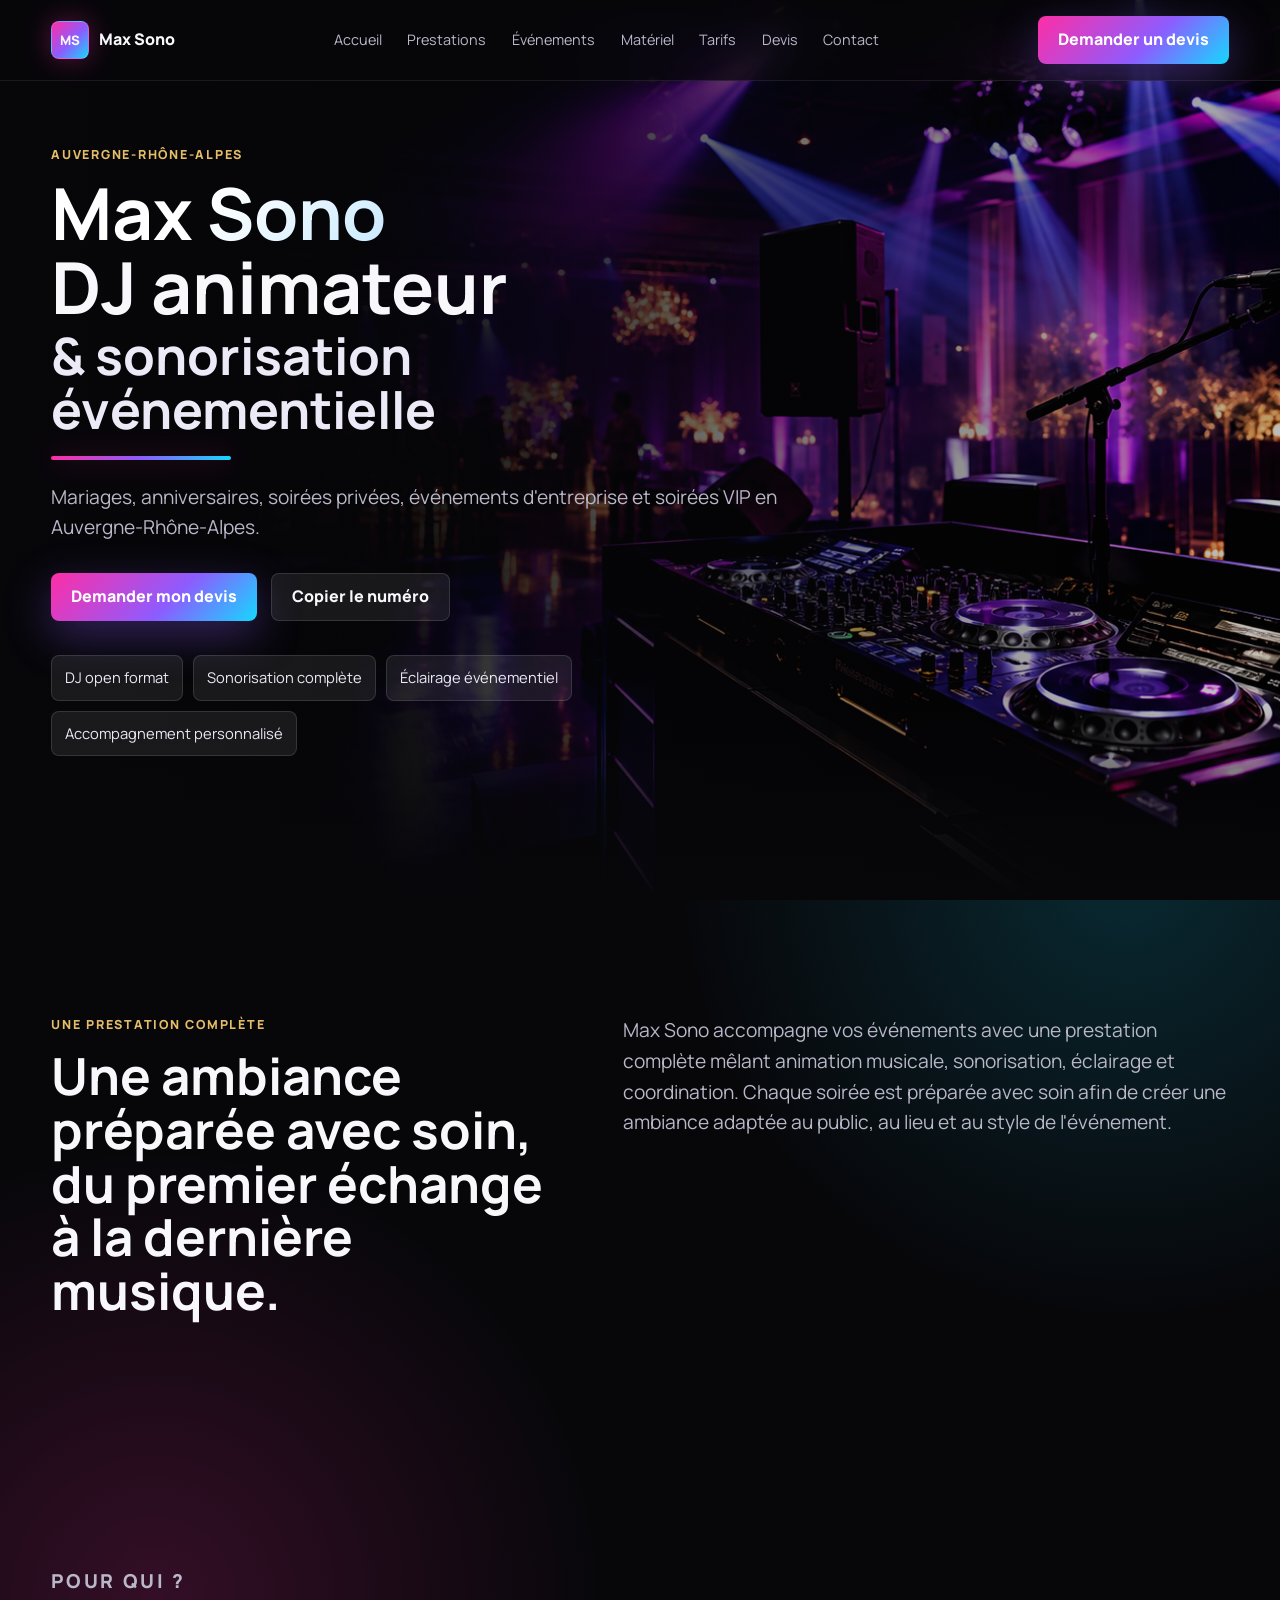
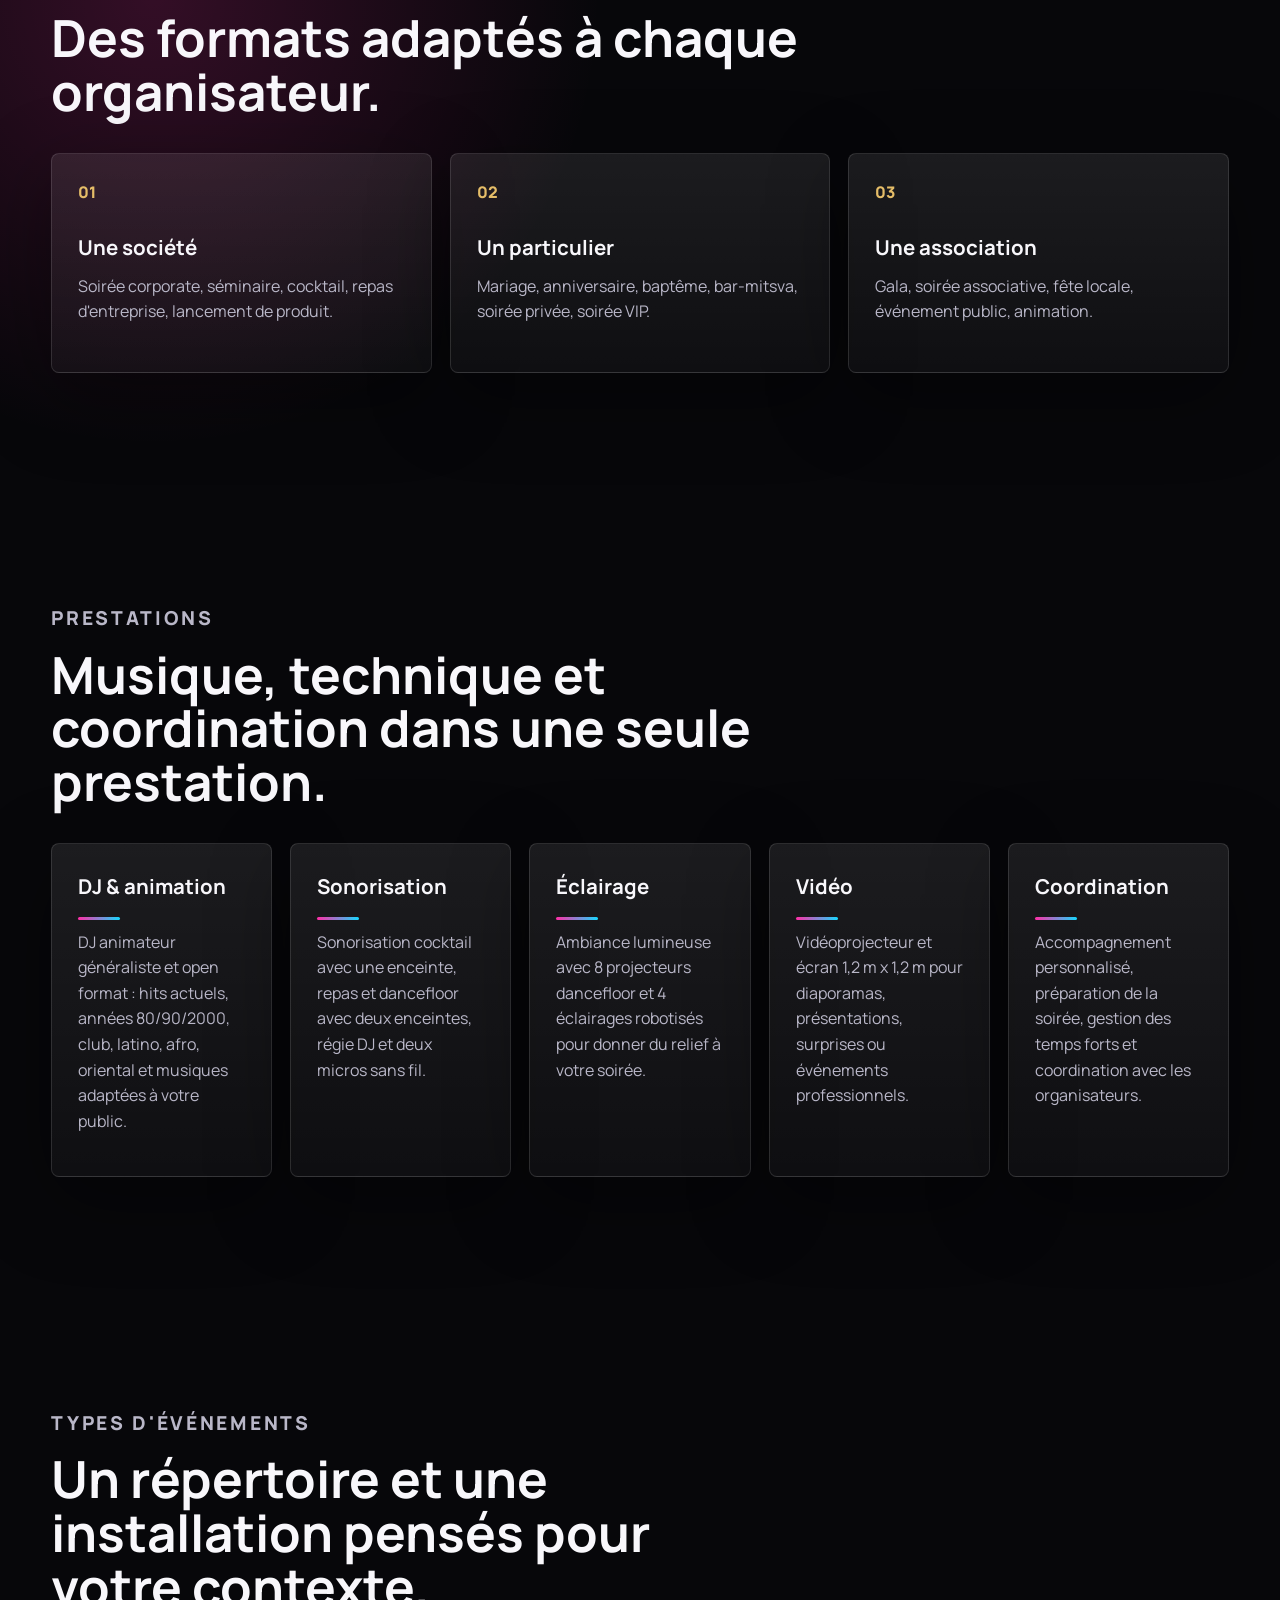
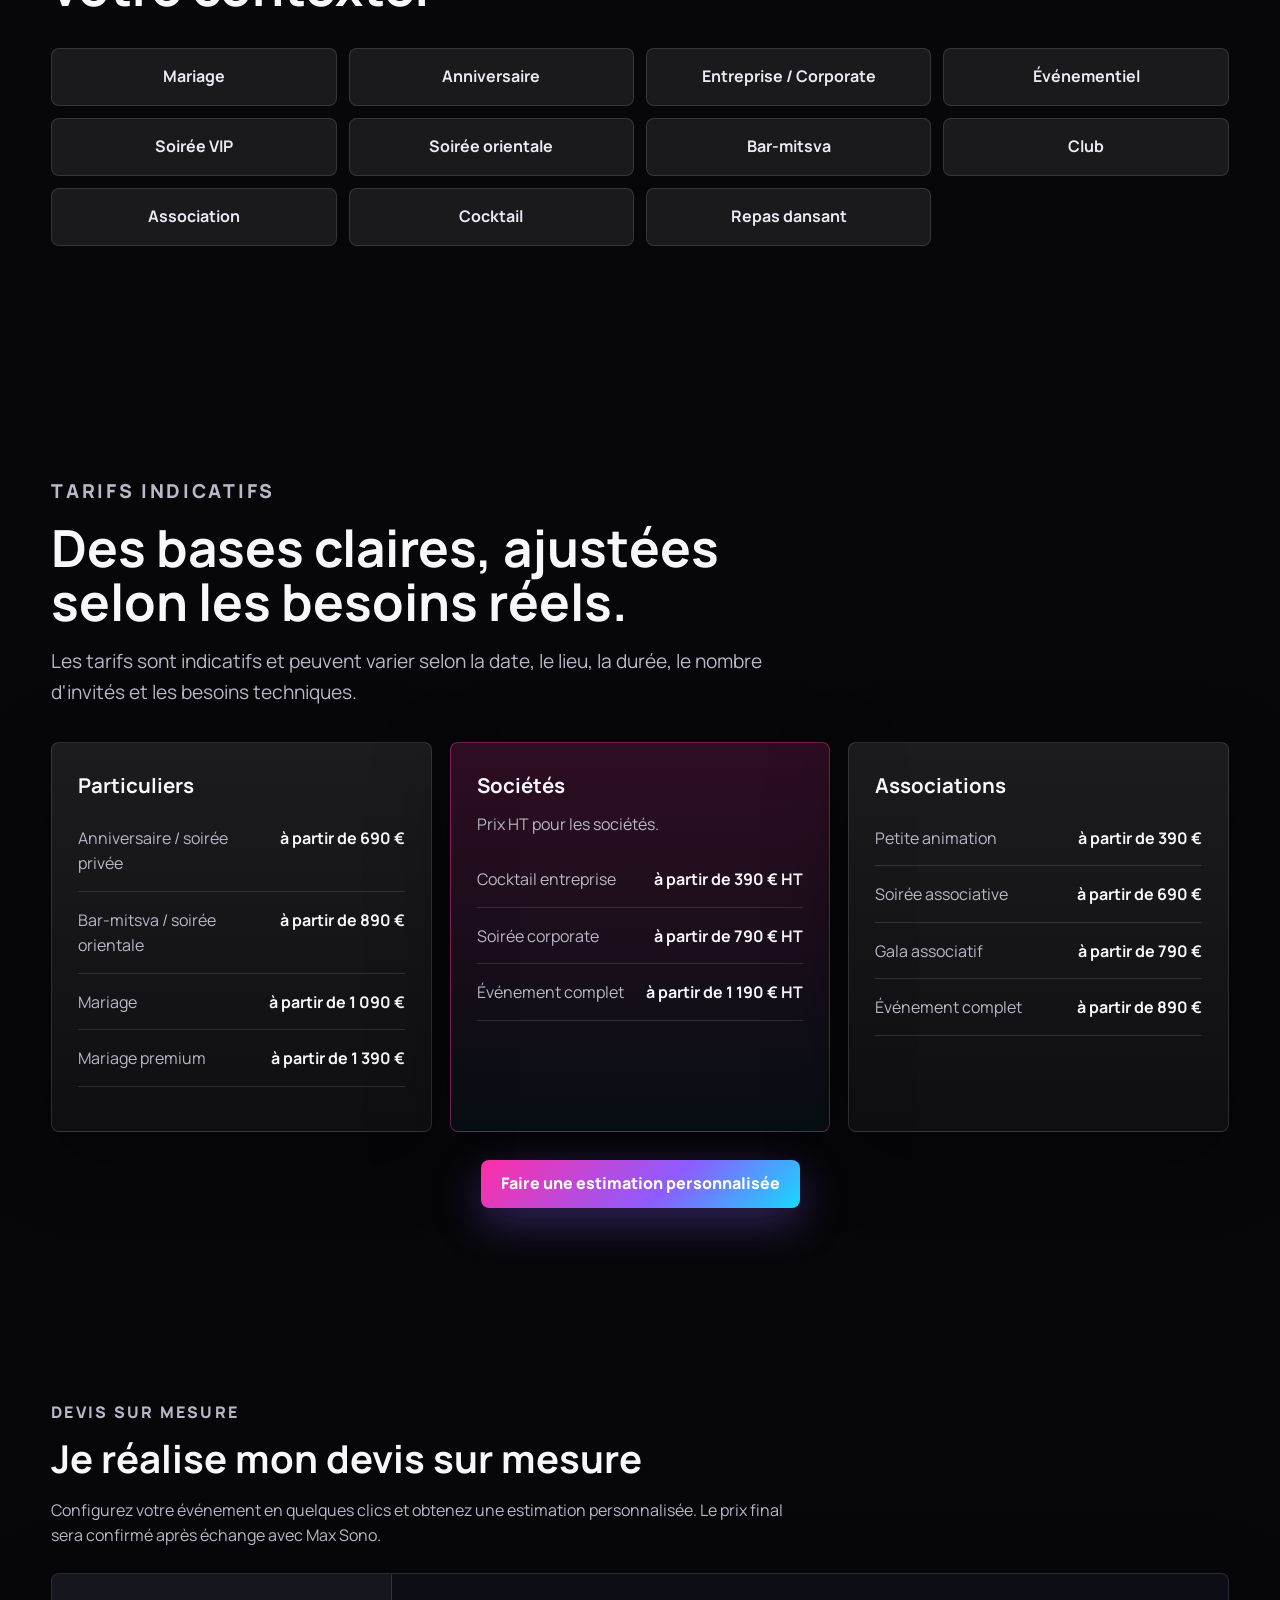
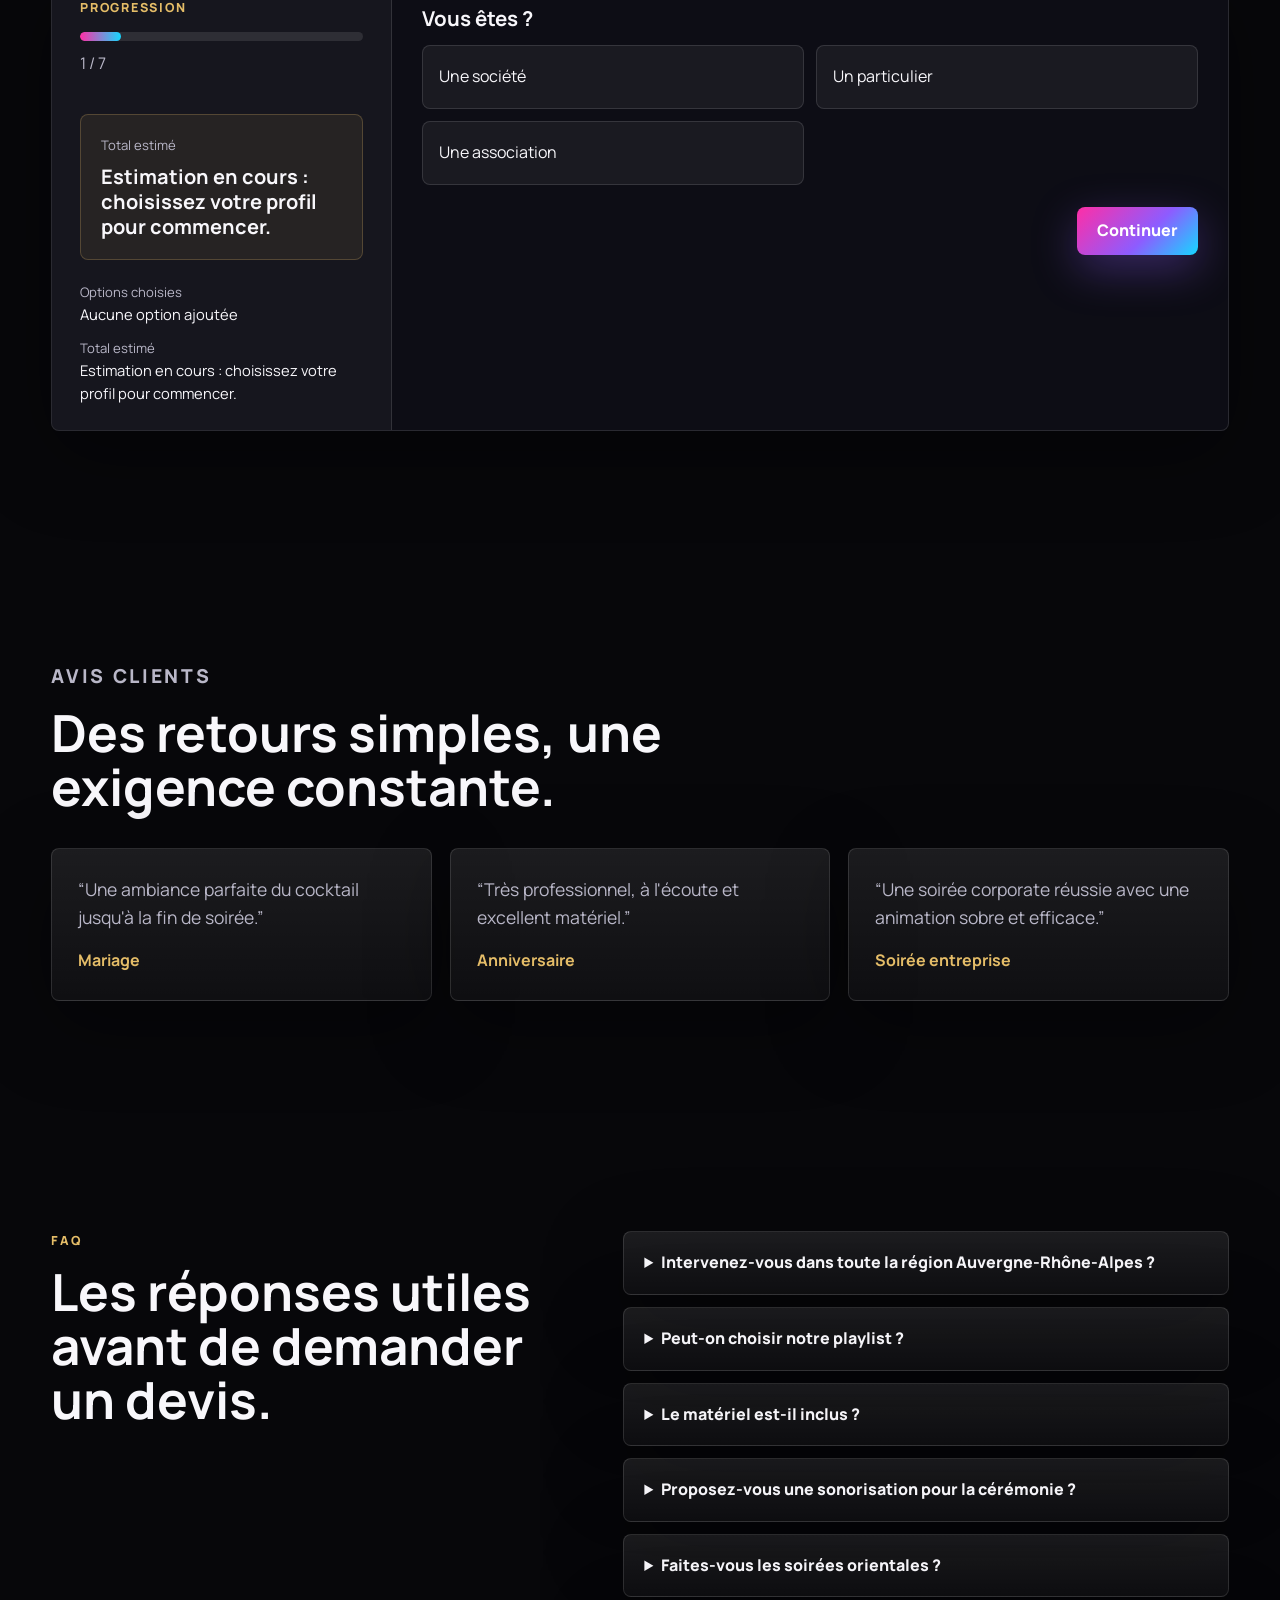
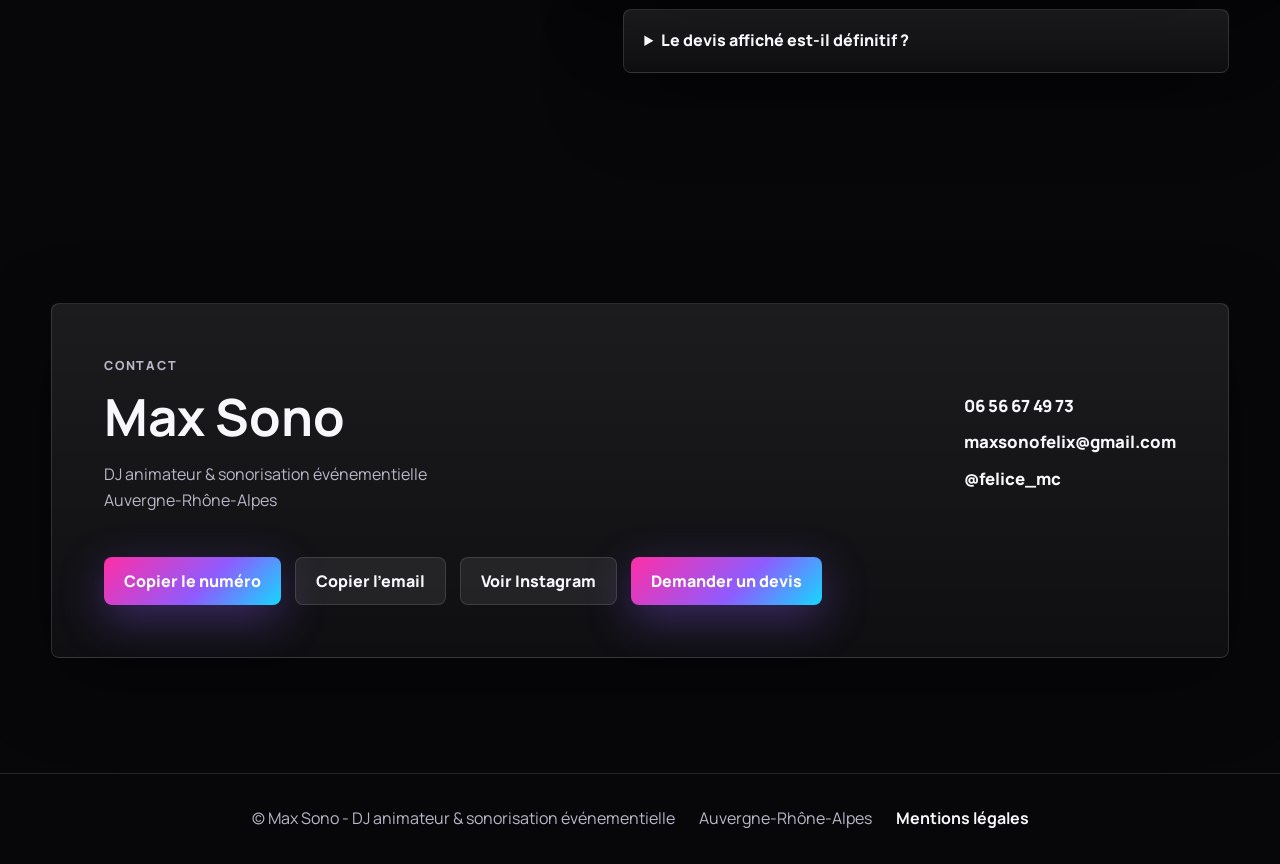
==== index.html @ a233702c "Create Max Sono showcase website" ====
<!DOCTYPE html>
<html lang="fr">
<head>
  <meta charset="UTF-8">
  <meta name="viewport" content="width=device-width, initial-scale=1.0">
  <meta name="description" content="Max Sono, DJ animateur, sonorisation, éclairage et accompagnement événementiel en Auvergne-Rhône-Alpes.">
  <title>Max Sono | DJ animateur & sonorisation événementielle</title>
  <link rel="preconnect" href="https://fonts.googleapis.com">
  <link rel="preconnect" href="https://fonts.gstatic.com" crossorigin>
  <link href="https://fonts.googleapis.com/css2?family=Manrope:wght@400;500;600;700;800&display=swap" rel="stylesheet">
  <link rel="stylesheet" href="style.css">
</head>
<body>
  <header class="site-header" id="top">
    <a class="brand" href="#accueil" aria-label="Max Sono accueil">
      <span class="brand-mark">MS</span>
      <span>Max Sono</span>
    </a>
    <button class="menu-toggle" type="button" aria-label="Ouvrir le menu" aria-expanded="false">
      <span></span>
      <span></span>
      <span></span>
    </button>
    <nav class="main-nav" aria-label="Navigation principale">
      <a href="#accueil">Accueil</a>
      <a href="#prestations">Prestations</a>
      <a href="#evenements">Événements</a>
      <a href="#materiel">Matériel</a>
      <a href="#tarifs">Tarifs</a>
      <a href="#devis">Devis</a>
      <a href="#contact">Contact</a>
    </nav>
    <a class="header-cta" href="#devis">Demander un devis</a>
  </header>

  <main>
    <section class="hero section" id="accueil">
      <img class="hero-media" src="assets/hero-dj.png" alt="Scène DJ premium avec sonorisation et éclairages événementiels">
      <div class="hero-overlay"></div>
      <div class="hero-content">
        <p class="eyebrow">Auvergne-Rhône-Alpes</p>
        <h1 class="hero-title">
          <span>Max Sono</span>
          <span>DJ animateur</span>
          <span>& sonorisation événementielle</span>
        </h1>
        <p class="hero-lead">Mariages, anniversaires, soirées privées, événements d'entreprise et soirées VIP en Auvergne-Rhône-Alpes.</p>
        <div class="hero-actions">
          <a class="btn btn-primary" href="#devis">Demander mon devis</a>
          <button class="btn btn-secondary copy-link" type="button" data-copy="06 56 67 49 73" data-copy-label="Téléphone copié">Copier le numéro</button>
        </div>
        <div class="quick-facts" aria-label="Informations rapides">
          <span>DJ open format</span>
          <span>Sonorisation complète</span>
          <span>Éclairage événementiel</span>
          <span>Accompagnement personnalisé</span>
        </div>
      </div>
    </section>

    <section class="section intro" id="presentation">
      <div class="section-inner split">
        <div>
          <p class="eyebrow">Une prestation complète</p>
          <h2>Une ambiance préparée avec soin, du premier échange à la dernière musique.</h2>
        </div>
        <p class="large-text">Max Sono accompagne vos événements avec une prestation complète mêlant animation musicale, sonorisation, éclairage et coordination. Chaque soirée est préparée avec soin afin de créer une ambiance adaptée au public, au lieu et au style de l'événement.</p>
      </div>
    </section>

    <section class="section audience" id="pour-qui">
      <div class="section-inner">
        <div class="section-heading">
          <p class="eyebrow">Pour qui ?</p>
          <h2>Des formats adaptés à chaque organisateur.</h2>
        </div>
        <div class="card-grid three">
          <article class="card">
            <span class="card-icon">01</span>
            <h3>Une société</h3>
            <p>Soirée corporate, séminaire, cocktail, repas d'entreprise, lancement de produit.</p>
          </article>
          <article class="card">
            <span class="card-icon">02</span>
            <h3>Un particulier</h3>
            <p>Mariage, anniversaire, baptême, bar-mitsva, soirée privée, soirée VIP.</p>
          </article>
          <article class="card">
            <span class="card-icon">03</span>
            <h3>Une association</h3>
            <p>Gala, soirée associative, fête locale, événement public, animation.</p>
          </article>
        </div>
      </div>
    </section>

    <section class="section services" id="prestations">
      <div class="section-inner">
        <div class="section-heading">
          <p class="eyebrow">Prestations</p>
          <h2>Musique, technique et coordination dans une seule prestation.</h2>
        </div>
        <div class="card-grid services-grid">
          <article class="card service-card">
            <h3>DJ & animation</h3>
            <p>DJ animateur généraliste et open format : hits actuels, années 80/90/2000, club, latino, afro, oriental et musiques adaptées à votre public.</p>
          </article>
          <article class="card service-card">
            <h3>Sonorisation</h3>
            <p>Sonorisation cocktail avec une enceinte, repas et dancefloor avec deux enceintes, régie DJ et deux micros sans fil.</p>
          </article>
          <article class="card service-card" id="materiel">
            <h3>Éclairage</h3>
            <p>Ambiance lumineuse avec 8 projecteurs dancefloor et 4 éclairages robotisés pour donner du relief à votre soirée.</p>
          </article>
          <article class="card service-card">
            <h3>Vidéo</h3>
            <p>Vidéoprojecteur et écran 1,2 m x 1,2 m pour diaporamas, présentations, surprises ou événements professionnels.</p>
          </article>
          <article class="card service-card">
            <h3>Coordination</h3>
            <p>Accompagnement personnalisé, préparation de la soirée, gestion des temps forts et coordination avec les organisateurs.</p>
          </article>
        </div>
      </div>
    </section>

    <section class="section events" id="evenements">
      <div class="section-inner">
        <div class="section-heading compact">
          <p class="eyebrow">Types d'événements</p>
          <h2>Un répertoire et une installation pensés pour votre contexte.</h2>
        </div>
        <div class="tag-grid">
          <span>Mariage</span>
          <span>Anniversaire</span>
          <span>Entreprise / Corporate</span>
          <span>Événementiel</span>
          <span>Soirée VIP</span>
          <span>Soirée orientale</span>
          <span>Bar-mitsva</span>
          <span>Club</span>
          <span>Association</span>
          <span>Cocktail</span>
          <span>Repas dansant</span>
        </div>
      </div>
    </section>

    <section class="section pricing" id="tarifs">
      <div class="section-inner">
        <div class="section-heading">
          <p class="eyebrow">Tarifs indicatifs</p>
          <h2>Des bases claires, ajustées selon les besoins réels.</h2>
          <p>Les tarifs sont indicatifs et peuvent varier selon la date, le lieu, la durée, le nombre d'invités et les besoins techniques.</p>
        </div>
        <div class="pricing-grid">
          <article class="price-card">
            <h3>Particuliers</h3>
            <ul>
              <li><span>Anniversaire / soirée privée</span><strong>à partir de 690 €</strong></li>
              <li><span>Bar-mitsva / soirée orientale</span><strong>à partir de 890 €</strong></li>
              <li><span>Mariage</span><strong>à partir de 1 090 €</strong></li>
              <li><span>Mariage premium</span><strong>à partir de 1 390 €</strong></li>
            </ul>
          </article>
          <article class="price-card highlighted">
            <h3>Sociétés</h3>
            <p>Prix HT pour les sociétés.</p>
            <ul>
              <li><span>Cocktail entreprise</span><strong>à partir de 390 € HT</strong></li>
              <li><span>Soirée corporate</span><strong>à partir de 790 € HT</strong></li>
              <li><span>Événement complet</span><strong>à partir de 1 190 € HT</strong></li>
            </ul>
          </article>
          <article class="price-card">
            <h3>Associations</h3>
            <ul>
              <li><span>Petite animation</span><strong>à partir de 390 €</strong></li>
              <li><span>Soirée associative</span><strong>à partir de 690 €</strong></li>
              <li><span>Gala associatif</span><strong>à partir de 790 €</strong></li>
              <li><span>Événement complet</span><strong>à partir de 890 €</strong></li>
            </ul>
          </article>
        </div>
        <div class="centered">
          <a class="btn btn-primary" href="#devis">Faire une estimation personnalisée</a>
        </div>
      </div>
    </section>

    <section class="section configurator-section" id="devis">
      <div class="section-inner">
        <div class="section-heading">
          <p class="eyebrow">Devis sur mesure</p>
          <h2>Je réalise mon devis sur mesure</h2>
          <p>Configurez votre événement en quelques clics et obtenez une estimation personnalisée. Le prix final sera confirmé après échange avec Max Sono.</p>
        </div>

        <form class="quote-form" name="devis-max-sono" method="POST" data-netlify="true" netlify-honeypot="bot-field" action="/merci.html">
          <input type="hidden" name="form-name" value="devis-max-sono">
          <p class="hidden-field"><label>Ne pas remplir : <input name="bot-field"></label></p>
          <input type="hidden" name="profil_client" id="field-profile">
          <input type="hidden" name="type_evenement" id="field-event">
          <input type="hidden" name="nombre_invites" id="field-guests">
          <input type="hidden" name="duree" id="field-duration">
          <input type="hidden" name="options_choisies" id="field-options">
          <input type="hidden" name="distance" id="field-distance">
          <input type="hidden" name="total_estime" id="field-total">
          <input type="hidden" name="recapitulatif" id="field-summary">

          <div class="configurator">
            <aside class="estimate-panel" aria-live="polite">
              <div>
                <p class="eyebrow">Progression</p>
                <div class="progress-track" aria-hidden="true"><span id="progress-bar"></span></div>
                <p class="step-count"><span id="step-current">1</span> / 7</p>
              </div>
              <div class="total-box">
                <span>Total estimé</span>
                <strong id="estimate-text">Estimation en cours : choisissez votre profil pour commencer.</strong>
              </div>
              <div class="summary-box" id="live-summary"></div>
            </aside>

            <div class="steps">
              <div class="step active" data-step="1">
                <h3>Vous êtes ?</h3>
                <div class="choice-grid">
                  <button class="choice" type="button" data-field="profile" data-value="Une société">Une société</button>
                  <button class="choice" type="button" data-field="profile" data-value="Un particulier">Un particulier</button>
                  <button class="choice" type="button" data-field="profile" data-value="Une association">Une association</button>
                </div>
              </div>

              <div class="step" data-step="2">
                <h3>Type d'événement</h3>
                <div class="choice-grid" id="event-options"></div>
              </div>

              <div class="step" data-step="3">
                <h3>Nombre d'invités</h3>
                <div class="choice-grid">
                  <button class="choice" type="button" data-field="guests" data-value="Moins de 50 personnes" data-price="0">Moins de 50 personnes <span>+0 €</span></button>
                  <button class="choice" type="button" data-field="guests" data-value="50 à 100 personnes" data-price="0">50 à 100 personnes <span>+0 €</span></button>
                  <button class="choice" type="button" data-field="guests" data-value="100 à 150 personnes" data-price="100">100 à 150 personnes <span>+100 €</span></button>
                  <button class="choice" type="button" data-field="guests" data-value="150 à 250 personnes" data-price="200">150 à 250 personnes <span>+200 €</span></button>
                  <button class="choice" type="button" data-field="guests" data-value="Plus de 250 personnes" data-price="quote">Plus de 250 personnes <span>sur devis</span></button>
                </div>
              </div>

              <div class="step" data-step="4">
                <h3>Durée</h3>
                <div class="choice-grid">
                  <button class="choice" type="button" data-field="duration" data-value="Jusqu'à 4h" data-price="0">Jusqu'à 4h <span>+0 €</span></button>
                  <button class="choice" type="button" data-field="duration" data-value="Jusqu'à 6h" data-price="150">Jusqu'à 6h <span>+150 €</span></button>
                  <button class="choice" type="button" data-field="duration" data-value="Jusqu'à 8h" data-price="300">Jusqu'à 8h <span>+300 €</span></button>
                  <button class="choice" type="button" data-field="duration" data-value="Heure supplémentaire" data-price="extra">Heure supplémentaire <span>+80 € / heure</span></button>
                </div>
                <label class="extra-hours" id="extra-hours-wrap">
                  Nombre d'heures supplémentaires
                  <input type="number" id="extra-hours" name="heures_supplementaires" min="1" max="12" value="1">
                </label>
              </div>

              <div class="step" data-step="5">
                <h3>Options</h3>
                <div class="choice-grid">
                  <button class="choice multi" type="button" data-field="options" data-value="DJ + animation micro" data-price="0">DJ + animation micro <span>inclus</span></button>
                  <button class="choice multi" type="button" data-field="options" data-value="Sonorisation cocktail avec 1 enceinte" data-price="100">Sonorisation cocktail avec 1 enceinte <span>+100 €</span></button>
                  <button class="choice multi" type="button" data-field="options" data-value="Sonorisation repas + dancefloor" data-price="0">Sonorisation repas + dancefloor <span>inclus</span></button>
                  <button class="choice multi" type="button" data-field="options" data-value="2 micros sans fil" data-price="0">2 micros sans fil <span>inclus</span></button>
                  <button class="choice multi" type="button" data-field="options" data-value="Éclairage dancefloor 8 projecteurs" data-price="0">Éclairage dancefloor 8 projecteurs <span>inclus</span></button>
                  <button class="choice multi" type="button" data-field="options" data-value="4 éclairages robotisés" data-price="150">4 éclairages robotisés <span>+150 €</span></button>
                  <button class="choice multi" type="button" data-field="options" data-value="Vidéoprojecteur + écran" data-price="120">Vidéoprojecteur + écran <span>+120 €</span></button>
                  <button class="choice multi" type="button" data-field="options" data-value="Cérémonie laïque sonorisée" data-price="150">Cérémonie laïque sonorisée <span>+150 €</span></button>
                  <button class="choice multi" type="button" data-field="options" data-value="Coordination / accompagnement personnalisé" data-price="0">Coordination / accompagnement personnalisé <span>inclus</span></button>
                  <button class="choice multi" type="button" data-field="options" data-value="Éclairage renforcé" data-price="150">Éclairage renforcé <span>+150 €</span></button>
                </div>
              </div>

              <div class="step" data-step="6">
                <h3>Lieu et date</h3>
                <div class="form-grid">
                  <label>Ville de l'événement <input type="text" name="ville" id="city" autocomplete="address-level2"></label>
                  <label>Code postal <input type="text" name="code_postal" id="postal" inputmode="numeric" autocomplete="postal-code"></label>
                  <label>Date de l'événement <input type="date" name="date_evenement" id="event-date"></label>
                  <label>Lieu intérieur ou extérieur
                    <select name="type_lieu" id="venue-type">
                      <option value="">Sélectionner</option>
                      <option>Intérieur</option>
                      <option>Extérieur</option>
                      <option>Intérieur et extérieur</option>
                    </select>
                  </label>
                </div>
                <h4>Déplacement</h4>
                <div class="choice-grid">
                  <button class="choice" type="button" data-field="distance" data-value="Moins de 30 km" data-price="0">Moins de 30 km <span>inclus</span></button>
                  <button class="choice" type="button" data-field="distance" data-value="30 à 60 km" data-price="50">30 à 60 km <span>+50 €</span></button>
                  <button class="choice" type="button" data-field="distance" data-value="60 à 100 km" data-price="100">60 à 100 km <span>+100 €</span></button>
                  <button class="choice" type="button" data-field="distance" data-value="Plus de 100 km" data-price="quote">Plus de 100 km <span>sur devis</span></button>
                </div>
              </div>

              <div class="step" data-step="7">
                <h3>Coordonnées</h3>
                <div class="form-grid">
                  <label>Nom <input type="text" name="nom" id="last-name" required autocomplete="family-name"></label>
                  <label>Prénom <input type="text" name="prenom" id="first-name" required autocomplete="given-name"></label>
                  <label>Téléphone <input type="tel" name="telephone" id="phone" required autocomplete="tel"></label>
                  <label>Email <input type="email" name="email" id="email" required autocomplete="email"></label>
                  <label class="full">Message complémentaire <textarea name="message" id="message" rows="5" required></textarea></label>
                </div>
                <div class="final-summary" id="final-summary"></div>
                <button class="btn btn-primary submit-btn" type="submit">Envoyer ma demande de devis</button>
              </div>

              <div class="step-actions">
                <button class="btn btn-ghost" type="button" id="prev-step">Retour</button>
                <button class="btn btn-primary" type="button" id="next-step">Continuer</button>
              </div>
              <p class="form-alert" id="form-alert" role="alert"></p>
            </div>
          </div>
        </form>
      </div>
    </section>

    <section class="section reviews">
      <div class="section-inner">
        <div class="section-heading compact">
          <p class="eyebrow">Avis clients</p>
          <h2>Des retours simples, une exigence constante.</h2>
        </div>
        <div class="card-grid three">
          <article class="review-card"><p>“Une ambiance parfaite du cocktail jusqu'à la fin de soirée.”</p><strong>Mariage</strong></article>
          <article class="review-card"><p>“Très professionnel, à l'écoute et excellent matériel.”</p><strong>Anniversaire</strong></article>
          <article class="review-card"><p>“Une soirée corporate réussie avec une animation sobre et efficace.”</p><strong>Soirée entreprise</strong></article>
        </div>
      </div>
    </section>

    <section class="section faq">
      <div class="section-inner split">
        <div>
          <p class="eyebrow">FAQ</p>
          <h2>Les réponses utiles avant de demander un devis.</h2>
        </div>
        <div class="faq-list">
          <details><summary>Intervenez-vous dans toute la région Auvergne-Rhône-Alpes ?</summary><p>Oui, Max Sono se déplace dans la région. Les frais peuvent varier selon la distance et les contraintes du lieu.</p></details>
          <details><summary>Peut-on choisir notre playlist ?</summary><p>Oui, vos envies musicales sont préparées en amont pour construire une ambiance cohérente avec votre public.</p></details>
          <details><summary>Le matériel est-il inclus ?</summary><p>La sonorisation principale, la régie DJ, les micros et plusieurs éclairages sont inclus selon la formule retenue.</p></details>
          <details><summary>Proposez-vous une sonorisation pour la cérémonie ?</summary><p>Oui, une cérémonie laïque sonorisée peut être ajoutée au devis selon le lieu et l'organisation.</p></details>
          <details><summary>Faites-vous les soirées orientales ?</summary><p>Oui, Max Sono peut adapter la programmation pour une soirée orientale, familiale, festive ou VIP.</p></details>
          <details><summary>Le devis affiché est-il définitif ?</summary><p>Non, l'estimation sert de base. Le prix final est confirmé après échange et validation des besoins techniques.</p></details>
        </div>
      </div>
    </section>

    <section class="section contact" id="contact">
      <div class="section-inner contact-panel">
        <div>
          <p class="eyebrow">Contact</p>
          <h2>Max Sono</h2>
          <p>DJ animateur & sonorisation événementielle<br>Auvergne-Rhône-Alpes</p>
        </div>
        <div class="contact-details">
          <button class="text-copy copy-link" type="button" data-copy="06 56 67 49 73" data-copy-label="Téléphone copié">06 56 67 49 73</button>
          <button class="text-copy copy-link" type="button" data-copy="maxsonofelix@gmail.com" data-copy-label="Email copié">maxsonofelix@gmail.com</button>
          <a href="https://www.instagram.com/felice_mc/" target="_blank" rel="noopener">@felice_mc</a>
        </div>
        <div class="contact-actions">
          <button class="btn btn-primary copy-link" type="button" data-copy="06 56 67 49 73" data-copy-label="Téléphone copié">Copier le numéro</button>
          <button class="btn btn-secondary copy-link" type="button" data-copy="maxsonofelix@gmail.com" data-copy-label="Email copié">Copier l'email</button>
          <a class="btn btn-secondary" href="https://www.instagram.com/felice_mc/" target="_blank" rel="noopener">Voir Instagram</a>
          <a class="btn btn-primary" href="#devis">Demander un devis</a>
        </div>
      </div>
    </section>
  </main>

  <a class="mobile-quote" href="#devis">Devis</a>
  <div class="copy-toast" id="copy-toast" role="status" aria-live="polite"></div>

  <footer class="site-footer">
    <p>© Max Sono - DJ animateur & sonorisation événementielle</p>
    <p>Auvergne-Rhône-Alpes</p>
    <p><a href="mentions-legales.html">Mentions légales</a></p>
  </footer>

  <script src="script.js"></script>
</body>
</html>
---- style.css ----
:root {
  --bg: #07070a;
  --bg-soft: #101017;
  --panel: rgba(18, 18, 27, 0.82);
  --panel-solid: #15151f;
  --text: #f8f7fb;
  --muted: #b9b7c8;
  --line: rgba(255, 255, 255, 0.12);
  --magenta: #ff2ea6;
  --violet: #8d5cff;
  --blue: #15d8ff;
  --gold: #e5bd68;
  --shadow: 0 24px 80px rgba(0, 0, 0, 0.38);
}

* {
  box-sizing: border-box;
}

html {
  scroll-behavior: smooth;
}

body {
  margin: 0;
  background:
    radial-gradient(circle at 12% 22%, rgba(255, 46, 166, 0.18), transparent 28rem),
    radial-gradient(circle at 88% 12%, rgba(21, 216, 255, 0.16), transparent 28rem),
    var(--bg);
  color: var(--text);
  font-family: "Manrope", Arial, sans-serif;
  line-height: 1.6;
  overflow-x: hidden;
}

body.nav-open {
  overflow: hidden;
}

a {
  color: inherit;
  text-decoration: none;
}

img {
  display: block;
  max-width: 100%;
}

button,
input,
select,
textarea {
  font: inherit;
}

.site-header {
  position: fixed;
  top: 0;
  left: 0;
  right: 0;
  z-index: 40;
  display: grid;
  grid-template-columns: auto 1fr auto;
  align-items: center;
  gap: 24px;
  padding: 16px clamp(18px, 4vw, 56px);
  border-bottom: 1px solid rgba(255, 255, 255, 0.08);
  background: rgba(7, 7, 10, 0.72);
  backdrop-filter: blur(18px);
}

.brand,
.header-cta,
.btn,
.mobile-quote {
  font-weight: 800;
}

.brand {
  display: inline-flex;
  align-items: center;
  gap: 10px;
  white-space: nowrap;
}

.brand-mark {
  display: grid;
  place-items: center;
  width: 38px;
  height: 38px;
  border: 1px solid rgba(255, 255, 255, 0.18);
  border-radius: 8px;
  background: linear-gradient(135deg, var(--magenta), var(--violet) 54%, var(--blue));
  box-shadow: 0 0 28px rgba(255, 46, 166, 0.35);
  font-size: 0.82rem;
}

.main-nav {
  display: flex;
  justify-content: center;
  gap: clamp(12px, 2vw, 26px);
  color: var(--muted);
  font-size: 0.9rem;
}

.main-nav a {
  transition: color 0.2s ease;
}

.main-nav a:hover {
  color: var(--text);
}

.header-cta,
.btn {
  display: inline-flex;
  align-items: center;
  justify-content: center;
  min-height: 48px;
  padding: 0 20px;
  border: 0;
  border-radius: 8px;
  cursor: pointer;
  transition: transform 0.2s ease, box-shadow 0.2s ease, border-color 0.2s ease;
}

.header-cta,
.btn-primary {
  color: white;
  background: linear-gradient(135deg, var(--magenta), var(--violet) 58%, var(--blue));
  box-shadow: 0 14px 44px rgba(141, 92, 255, 0.34);
}

.btn-secondary,
.btn-ghost {
  color: var(--text);
  background: rgba(255, 255, 255, 0.08);
  border: 1px solid var(--line);
}

.btn:hover,
.header-cta:hover {
  transform: translateY(-2px);
}

.menu-toggle {
  display: none;
  width: 44px;
  height: 44px;
  border: 1px solid var(--line);
  border-radius: 8px;
  background: rgba(255, 255, 255, 0.08);
}

.menu-toggle span {
  display: block;
  width: 20px;
  height: 2px;
  margin: 4px auto;
  background: var(--text);
}

.section {
  position: relative;
  padding: clamp(76px, 9vw, 126px) clamp(18px, 4vw, 56px);
}

.section-inner {
  width: min(1180px, 100%);
  margin: 0 auto;
}

.hero {
  display: grid;
  align-items: center;
  min-height: 100svh;
  padding-top: 116px;
  overflow: hidden;
}

.hero-media,
.hero-overlay {
  position: absolute;
  inset: 0;
  width: 100%;
  height: 100%;
}

.hero-media {
  object-fit: cover;
  object-position: center;
  filter: saturate(1.06) contrast(1.08);
}

.hero-overlay {
  background:
    linear-gradient(90deg, rgba(7, 7, 10, 0.95) 0%, rgba(7, 7, 10, 0.68) 42%, rgba(7, 7, 10, 0.22) 100%),
    linear-gradient(0deg, var(--bg) 0%, transparent 22%, rgba(7, 7, 10, 0.16) 100%);
}

.hero-content {
  position: relative;
  z-index: 2;
  width: min(760px, 100%);
}

.eyebrow {
  margin: 0 0 14px;
  color: var(--gold);
  font-size: 0.78rem;
  font-weight: 800;
  letter-spacing: 0.14em;
  text-transform: uppercase;
}

h1,
h2,
h3,
p {
  margin-top: 0;
}

h1 {
  margin-bottom: 22px;
  font-size: clamp(2.55rem, 5.2vw, 5rem);
  line-height: 0.95;
  letter-spacing: 0;
}

.hero-title {
  display: grid;
  gap: 0.08em;
  max-width: 11.8ch;
  font-size: clamp(2.7rem, 5.6vw, 5.5rem);
  line-height: 0.96;
  text-wrap: balance;
}

.hero-title span {
  display: block;
}

.hero-title span:first-child {
  width: max-content;
  max-width: 100%;
  background: linear-gradient(135deg, #ffffff 0%, #ffffff 45%, #c9eaff 100%);
  -webkit-background-clip: text;
  background-clip: text;
  color: transparent;
}

.hero-title span:last-child {
  color: #eceaf6;
  font-size: 0.72em;
  line-height: 1.06;
}

.hero-title::after {
  content: "";
  width: min(180px, 52%);
  height: 4px;
  margin-top: 0.18em;
  border-radius: 999px;
  background: linear-gradient(90deg, var(--magenta), var(--violet), var(--blue));
  box-shadow: 0 0 28px rgba(255, 46, 166, 0.42);
}

h2 {
  margin-bottom: 18px;
  font-size: clamp(2rem, 4vw, 4rem);
  line-height: 1.05;
  letter-spacing: 0;
}

h3 {
  margin-bottom: 10px;
  font-size: 1.28rem;
}

.hero-lead,
.large-text,
.section-heading p {
  color: var(--muted);
  font-size: clamp(1.02rem, 1.5vw, 1.24rem);
}

.hero-actions,
.contact-actions {
  display: flex;
  flex-wrap: wrap;
  gap: 14px;
  margin-top: 30px;
}

.quick-facts {
  display: flex;
  flex-wrap: wrap;
  gap: 10px;
  margin-top: 34px;
}

.quick-facts span,
.tag-grid span {
  border: 1px solid var(--line);
  border-radius: 8px;
  background: rgba(255, 255, 255, 0.08);
  color: #ebe9f4;
}

.quick-facts span {
  padding: 10px 13px;
  font-size: 0.92rem;
}

.split {
  display: grid;
  grid-template-columns: minmax(0, 0.9fr) minmax(0, 1.1fr);
  gap: clamp(34px, 6vw, 88px);
  align-items: start;
}

.section-heading {
  width: min(760px, 100%);
  margin-bottom: 34px;
}

.configurator-section {
  padding-top: clamp(58px, 6vw, 92px);
}

.configurator-section .section-heading {
  margin-bottom: 24px;
}

.configurator-section .section-heading h2 {
  font-size: clamp(1.85rem, 3vw, 3rem);
}

.configurator-section .section-heading p {
  font-size: clamp(0.98rem, 1.25vw, 1.12rem);
}

.section-heading.compact {
  width: min(660px, 100%);
}

.card-grid,
.pricing-grid {
  display: grid;
  gap: 18px;
}

.card-grid.three,
.pricing-grid {
  grid-template-columns: repeat(3, minmax(0, 1fr));
}

.services-grid {
  grid-template-columns: repeat(5, minmax(0, 1fr));
}

.card,
.price-card,
.review-card,
.configurator,
.contact-panel,
.faq-list details {
  border: 1px solid var(--line);
  border-radius: 8px;
  background: linear-gradient(180deg, rgba(255, 255, 255, 0.085), rgba(255, 255, 255, 0.035));
  box-shadow: var(--shadow);
}

.card,
.price-card,
.review-card {
  padding: 26px;
}

.card {
  min-height: 220px;
}

.card-icon {
  display: inline-flex;
  margin-bottom: 26px;
  color: var(--gold);
  font-weight: 800;
}

.card p,
.price-card p,
.review-card p,
.faq-list p,
.contact p {
  color: var(--muted);
}

.service-card {
  min-height: 250px;
}

.service-card h3::after {
  content: "";
  display: block;
  width: 42px;
  height: 3px;
  margin-top: 14px;
  border-radius: 999px;
  background: linear-gradient(90deg, var(--magenta), var(--blue));
}

.tag-grid {
  display: grid;
  grid-template-columns: repeat(4, minmax(0, 1fr));
  gap: 12px;
}

.tag-grid span {
  display: grid;
  place-items: center;
  min-height: 58px;
  padding: 12px;
  text-align: center;
  font-weight: 700;
}

.price-card {
  display: flex;
  flex-direction: column;
  min-height: 390px;
}

.price-card.highlighted {
  border-color: rgba(255, 46, 166, 0.42);
  background: linear-gradient(180deg, rgba(255, 46, 166, 0.16), rgba(21, 216, 255, 0.04));
}

.price-card ul {
  display: grid;
  gap: 16px;
  padding: 0;
  margin: 14px 0 0;
  list-style: none;
}

.price-card li {
  display: flex;
  justify-content: space-between;
  gap: 18px;
  padding-bottom: 14px;
  border-bottom: 1px solid var(--line);
  color: var(--muted);
}

.price-card strong {
  color: var(--text);
  text-align: right;
  white-space: nowrap;
}

.centered {
  display: flex;
  justify-content: center;
  margin-top: 28px;
}

.configurator {
  display: grid;
  grid-template-columns: 340px 1fr;
  gap: 0;
  overflow: hidden;
  background: rgba(15, 15, 23, 0.9);
}

.estimate-panel {
  display: flex;
  flex-direction: column;
  gap: 22px;
  padding: 24px 28px;
  border-right: 1px solid var(--line);
  background: rgba(255, 255, 255, 0.04);
}

.progress-track {
  height: 9px;
  overflow: hidden;
  border-radius: 999px;
  background: rgba(255, 255, 255, 0.1);
}

.progress-track span {
  display: block;
  width: 14.28%;
  height: 100%;
  border-radius: inherit;
  background: linear-gradient(90deg, var(--magenta), var(--blue));
  transition: width 0.25s ease;
}

.step-count {
  margin-top: 10px;
  color: var(--muted);
}

.total-box {
  padding: 20px;
  border: 1px solid rgba(229, 189, 104, 0.24);
  border-radius: 8px;
  background: rgba(229, 189, 104, 0.08);
}

.total-box span,
.summary-box span {
  display: block;
  color: var(--muted);
  font-size: 0.82rem;
}

.total-box strong {
  display: block;
  margin-top: 8px;
  font-size: 1.25rem;
  line-height: 1.25;
}

.summary-box {
  display: grid;
  gap: 11px;
  color: var(--text);
  font-size: 0.92rem;
}

.steps {
  padding: 28px 30px;
}

.step {
  display: none;
  min-height: 0;
}

.step.active {
  display: block;
  animation: fadeUp 0.25s ease;
}

.choice-grid {
  display: grid;
  grid-template-columns: repeat(2, minmax(0, 1fr));
  gap: 12px;
}

.choice {
  width: 100%;
  min-height: 64px;
  padding: 14px 16px;
  border: 1px solid var(--line);
  border-radius: 8px;
  background: rgba(255, 255, 255, 0.055);
  color: var(--text);
  text-align: left;
  cursor: pointer;
  transition: border-color 0.2s ease, background 0.2s ease, transform 0.2s ease;
}

.choice span {
  display: block;
  margin-top: 6px;
  color: var(--gold);
  font-size: 0.88rem;
}

.choice:hover,
.choice.selected {
  border-color: rgba(21, 216, 255, 0.72);
  background: rgba(21, 216, 255, 0.1);
  transform: translateY(-1px);
}

.choice.selected {
  box-shadow: inset 0 0 0 1px rgba(21, 216, 255, 0.22);
}

.extra-hours {
  display: none;
  margin-top: 20px;
}

.extra-hours.visible {
  display: grid;
}

.form-grid {
  display: grid;
  grid-template-columns: repeat(2, minmax(0, 1fr));
  gap: 16px;
}

label {
  display: grid;
  gap: 8px;
  color: var(--muted);
  font-size: 0.94rem;
  font-weight: 700;
}

input,
select,
textarea {
  width: 100%;
  border: 1px solid var(--line);
  border-radius: 8px;
  background: rgba(255, 255, 255, 0.08);
  color: var(--text);
  padding: 13px 14px;
  outline: 0;
}

input:focus,
select:focus,
textarea:focus {
  border-color: var(--blue);
}

select option {
  background: #171720;
}

.full {
  grid-column: 1 / -1;
}

.step-actions {
  display: flex;
  justify-content: space-between;
  gap: 12px;
  margin-top: 22px;
}

.form-alert {
  min-height: 24px;
  margin: 14px 0 0;
  color: #ffb3d9;
  font-weight: 700;
}

.hidden-field {
  display: none;
}

.final-summary {
  margin: 22px 0;
  padding: 20px;
  border: 1px solid var(--line);
  border-radius: 8px;
  background: rgba(255, 255, 255, 0.05);
}

.final-summary dl {
  display: grid;
  grid-template-columns: 180px 1fr;
  gap: 10px 16px;
  margin: 0;
}

.final-summary dt {
  color: var(--muted);
}

.final-summary dd {
  margin: 0;
  font-weight: 800;
}

.submit-btn {
  width: 100%;
}

.review-card p {
  font-size: 1.1rem;
}

.review-card strong {
  color: var(--gold);
}

.faq-list {
  display: grid;
  gap: 12px;
}

.faq-list details {
  padding: 18px 20px;
}

.faq-list summary {
  cursor: pointer;
  font-weight: 800;
}

.faq-list p {
  margin: 12px 0 0;
}

.contact-panel {
  display: grid;
  grid-template-columns: 1fr auto;
  gap: 28px;
  align-items: center;
  padding: clamp(28px, 5vw, 52px);
}

.contact-details {
  display: grid;
  gap: 10px;
  font-size: 1.05rem;
  font-weight: 800;
}

.text-copy,
.inline-copy {
  width: fit-content;
  border: 0;
  padding: 0;
  background: transparent;
  color: inherit;
  cursor: pointer;
  font: inherit;
  font-weight: 800;
  text-align: left;
}

.inline-copy {
  display: inline;
  color: var(--blue);
}

.text-copy:hover,
.inline-copy:hover {
  color: var(--blue);
}

.contact-actions {
  grid-column: 1 / -1;
  margin-top: 0;
}

.site-footer {
  display: flex;
  flex-wrap: wrap;
  justify-content: center;
  gap: 12px 24px;
  padding: 32px 18px;
  border-top: 1px solid var(--line);
  color: var(--muted);
  text-align: center;
}

.site-footer p {
  margin: 0;
}

.site-footer a {
  color: var(--text);
  font-weight: 700;
}

.legal-page {
  padding-top: 150px;
}

.legal-content {
  max-width: 920px;
}

.legal-content h1 {
  margin-bottom: 44px;
  font-size: clamp(2.3rem, 5vw, 4.6rem);
}

.legal-content section {
  padding: 28px 0;
  border-top: 1px solid var(--line);
}

.legal-content h2 {
  font-size: clamp(1.45rem, 2.4vw, 2.2rem);
}

.legal-content p {
  color: var(--muted);
}

.legal-content a {
  color: var(--blue);
  font-weight: 800;
}

.legal-actions {
  display: flex;
  flex-wrap: wrap;
  gap: 14px;
  margin-top: 30px;
}

.mobile-quote {
  position: fixed;
  right: 16px;
  bottom: 16px;
  z-index: 35;
  display: none;
  min-width: 104px;
  padding: 12px 18px;
  border-radius: 8px;
  background: linear-gradient(135deg, var(--magenta), var(--blue));
  text-align: center;
  box-shadow: 0 16px 44px rgba(0, 0, 0, 0.38);
}

.copy-toast {
  position: fixed;
  left: 50%;
  bottom: 24px;
  z-index: 60;
  max-width: min(360px, calc(100vw - 36px));
  padding: 13px 18px;
  border: 1px solid rgba(21, 216, 255, 0.36);
  border-radius: 8px;
  background: rgba(12, 12, 18, 0.94);
  color: var(--text);
  box-shadow: var(--shadow);
  font-weight: 800;
  text-align: center;
  opacity: 0;
  pointer-events: none;
  transform: translate(-50%, 14px);
  transition: opacity 0.2s ease, transform 0.2s ease;
}

.copy-toast.visible {
  opacity: 1;
  transform: translate(-50%, 0);
}

@keyframes fadeUp {
  from {
    opacity: 0;
    transform: translateY(8px);
  }
  to {
    opacity: 1;
    transform: translateY(0);
  }
}

@media (max-width: 1080px) {
  .site-header {
    grid-template-columns: auto auto 1fr;
  }

  .menu-toggle {
    display: block;
    justify-self: end;
    grid-column: 3;
  }

  .main-nav {
    position: fixed;
    inset: 72px 0 auto 0;
    display: none;
    flex-direction: column;
    align-items: stretch;
    padding: 22px;
    background: rgba(7, 7, 10, 0.98);
  }

  .main-nav.open {
    display: flex;
  }

  .main-nav a {
    padding: 12px 4px;
  }

  .header-cta {
    display: none;
  }

  .services-grid {
    grid-template-columns: repeat(2, minmax(0, 1fr));
  }

  .configurator {
    grid-template-columns: 1fr;
  }

  .estimate-panel {
    border-right: 0;
    border-bottom: 1px solid var(--line);
  }
}

@media (max-width: 820px) {
  .section {
    padding: 72px 18px;
  }

  .hero {
    min-height: 92svh;
  }

  .hero-overlay {
    background:
      linear-gradient(90deg, rgba(7, 7, 10, 0.96), rgba(7, 7, 10, 0.62)),
      linear-gradient(0deg, var(--bg) 0%, transparent 36%);
  }

  .split,
  .card-grid.three,
  .pricing-grid,
  .contact-panel {
    grid-template-columns: 1fr;
  }

  .tag-grid,
  .choice-grid,
  .form-grid {
    grid-template-columns: 1fr;
  }

  .price-card {
    min-height: 0;
  }

  .mobile-quote {
    display: block;
  }
}

@media (max-width: 560px) {
  .site-header {
    padding: 12px 14px;
  }

  h1 {
    font-size: clamp(1.9rem, 8.4vw, 2.35rem);
    line-height: 1.02;
  }

  .hero-title {
    max-width: 12.2ch;
    font-size: clamp(2rem, 9vw, 2.55rem);
  }

  .hero-content {
    width: 336px;
    max-width: calc(100vw - 54px);
    min-width: 0;
  }

  h2 {
    font-size: clamp(1.85rem, 9vw, 2.5rem);
  }

  .hero-actions,
  .contact-actions,
  .step-actions {
    flex-direction: column;
  }

  .btn,
  .header-cta {
    width: 100%;
  }

  .quick-facts span {
    max-width: 100%;
    overflow-wrap: break-word;
  }

  .steps,
  .estimate-panel {
    padding: 20px;
  }

  .final-summary dl {
    grid-template-columns: 1fr;
  }

  .price-card li {
    display: grid;
  }

  .price-card strong {
    text-align: left;
  }
}
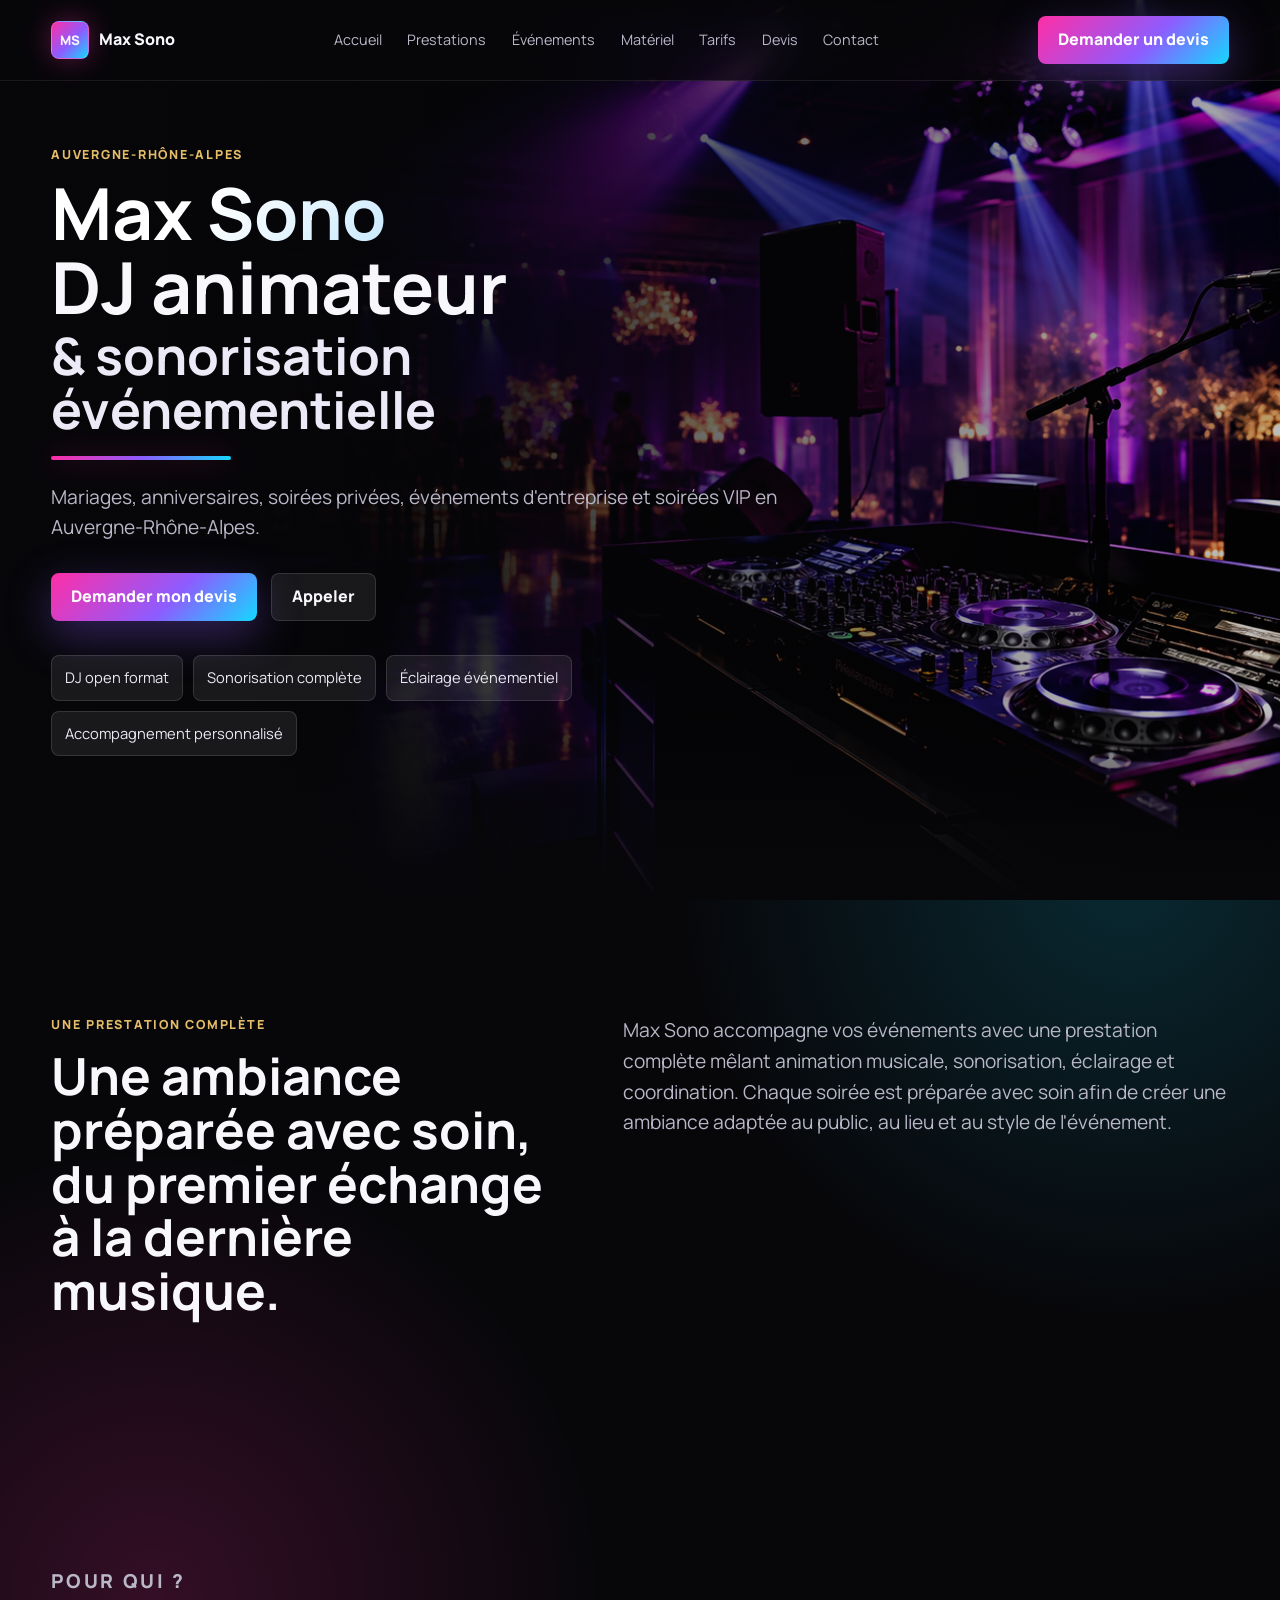
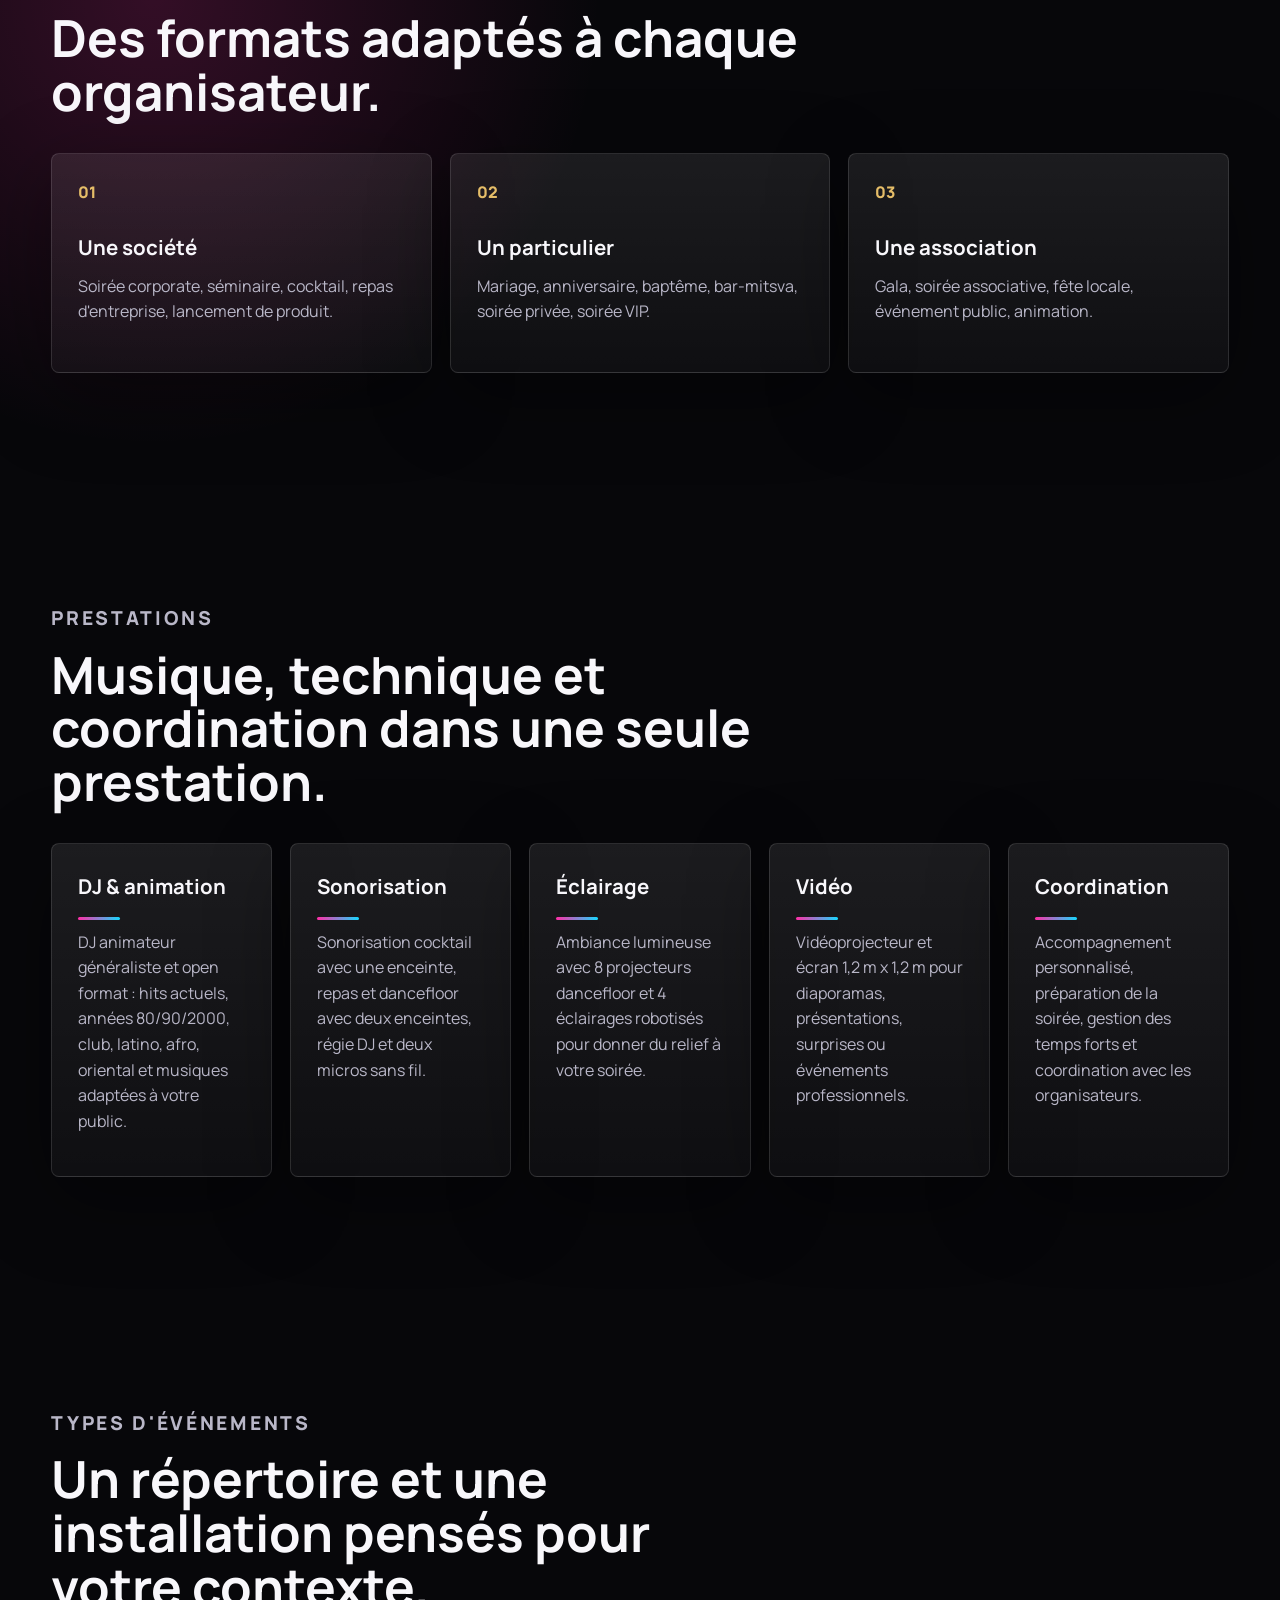
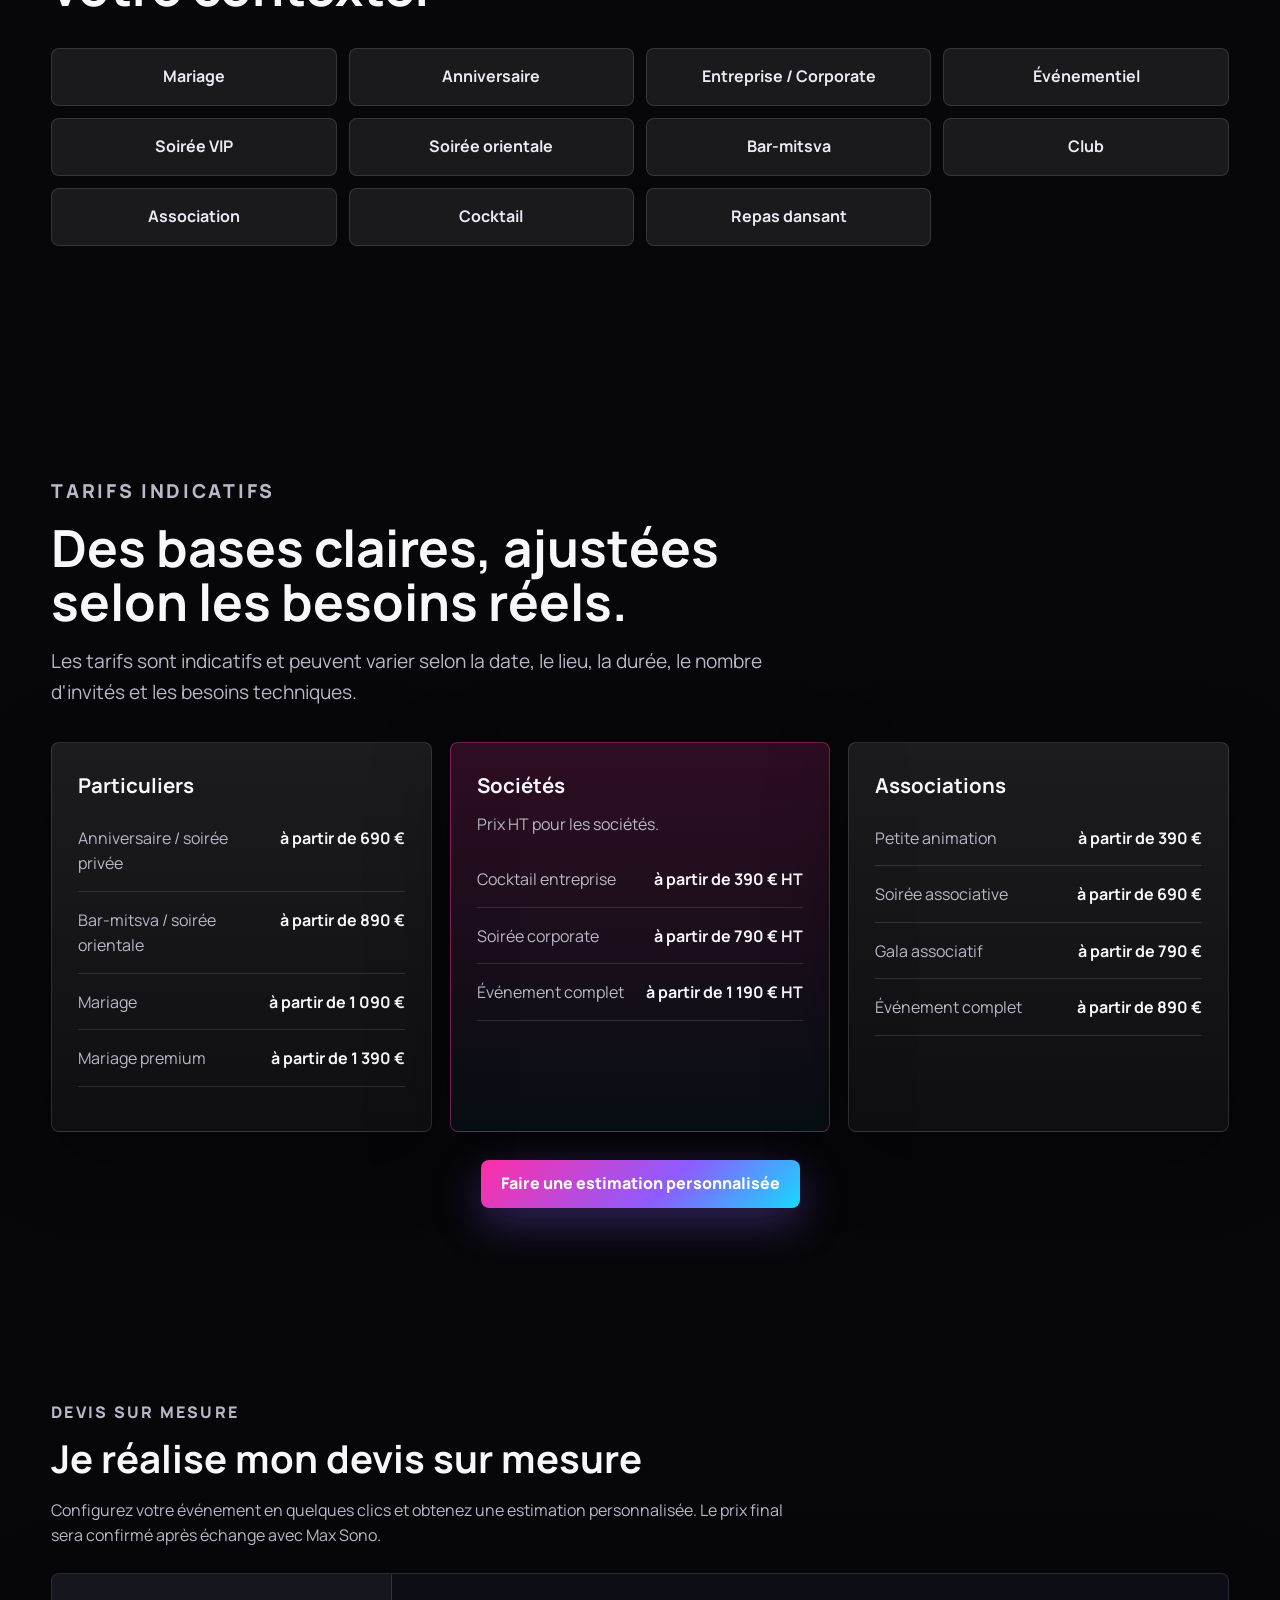
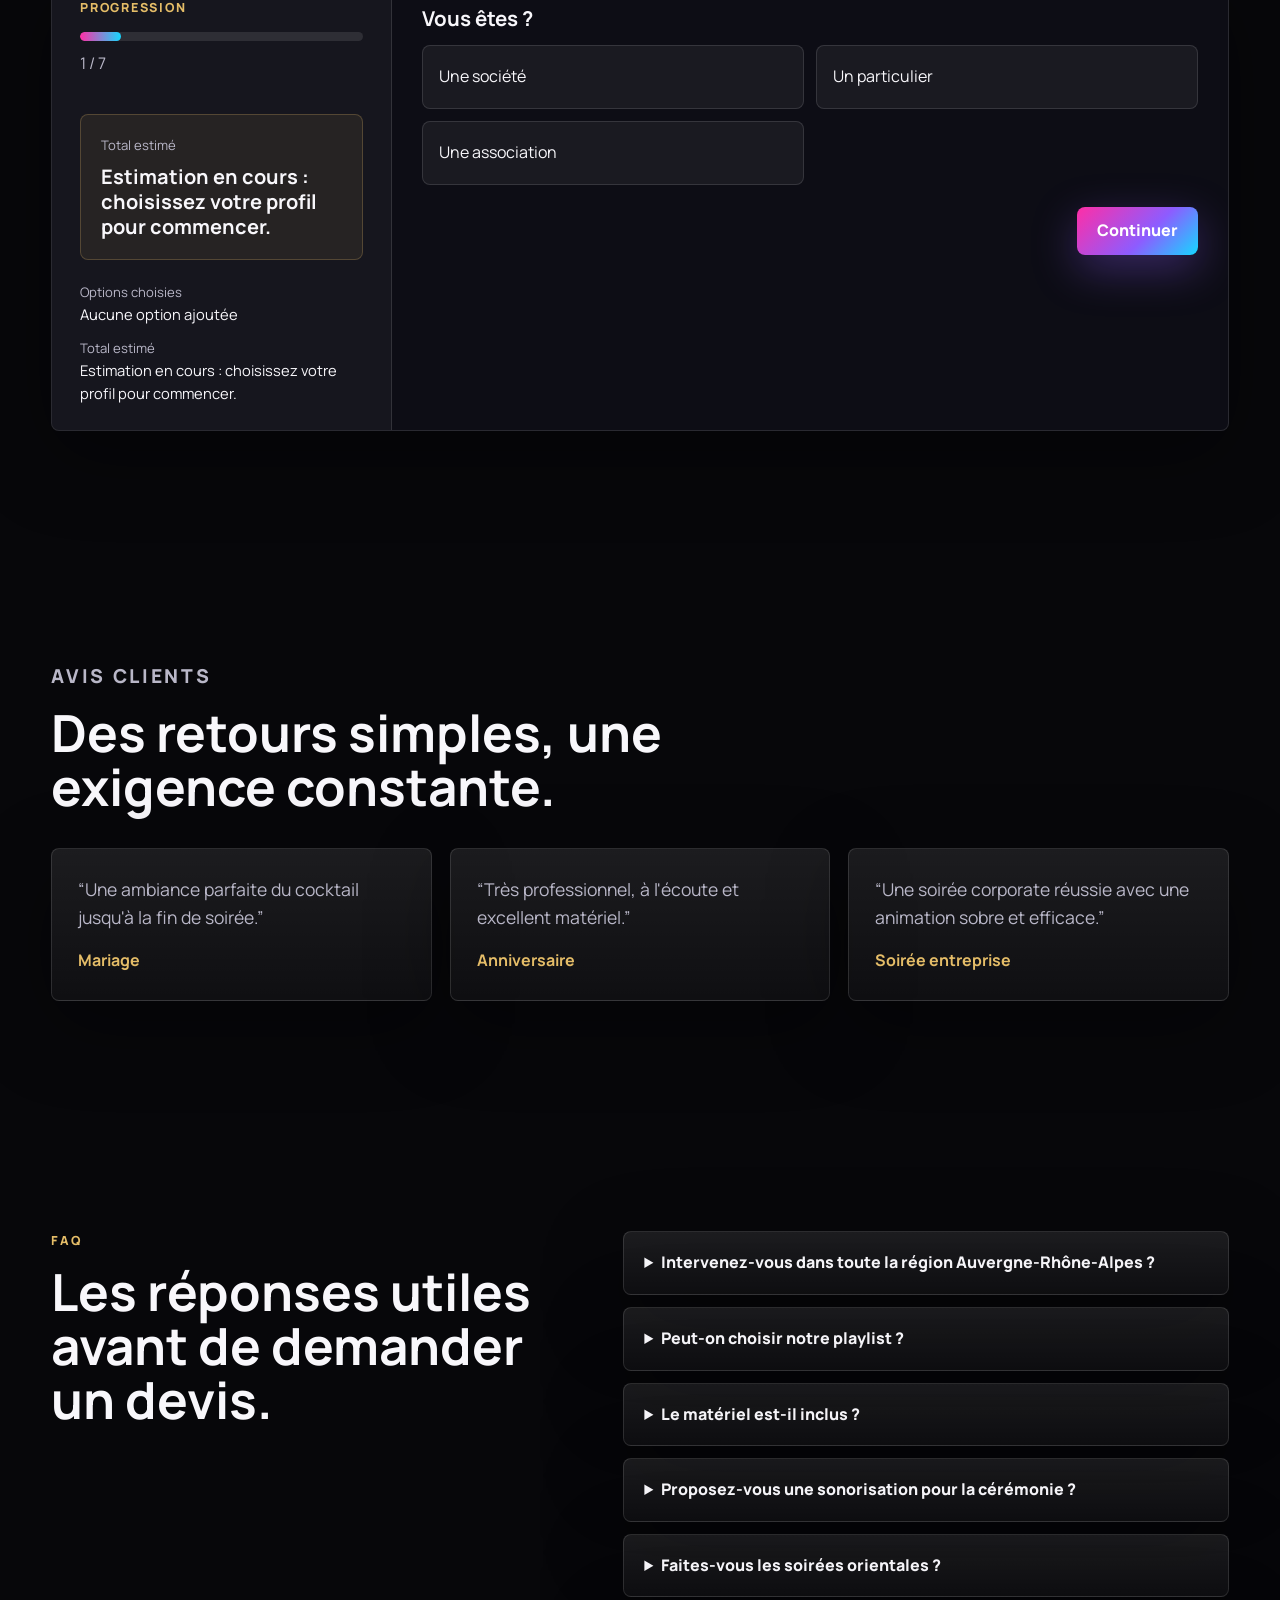
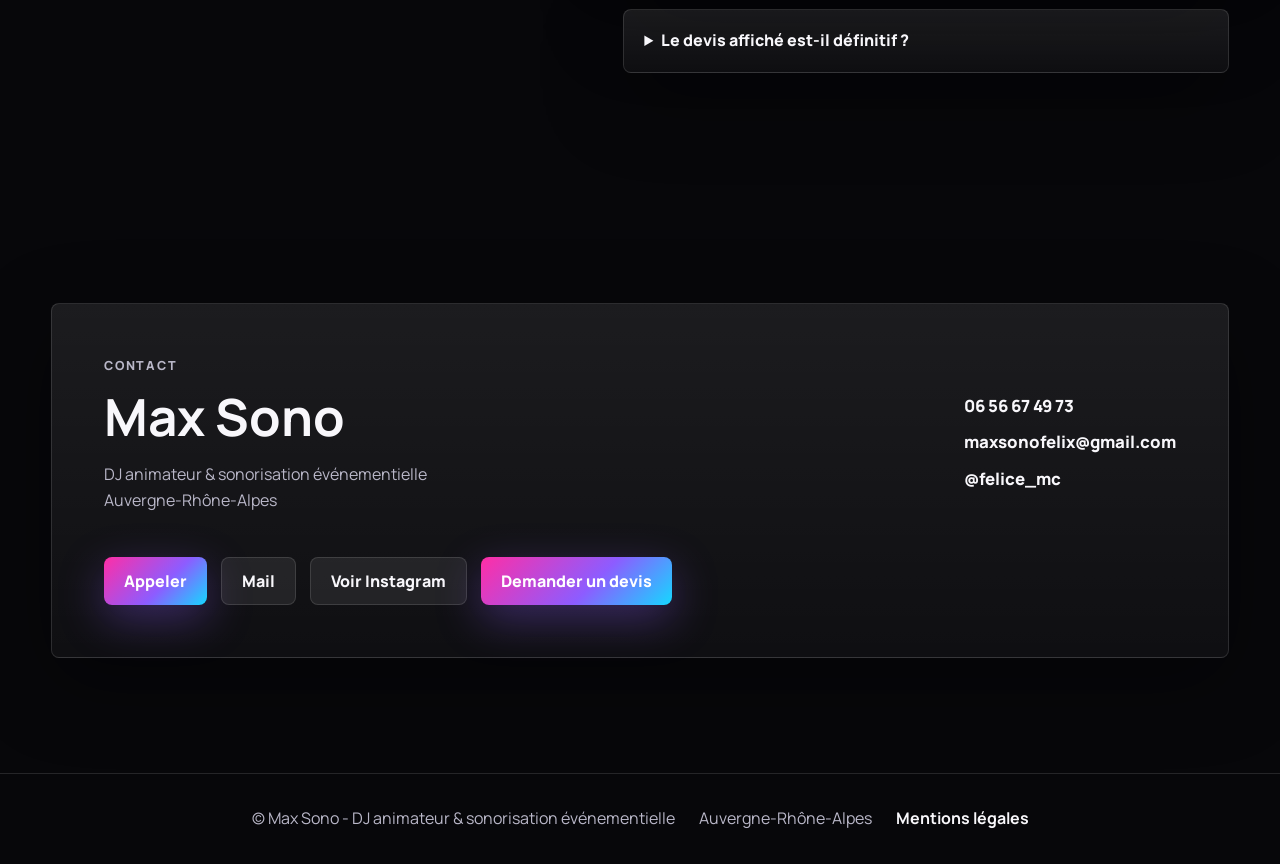
==== commit aa56cd4a: "Refine contact copy buttons" ====
--- a/index.html
+++ b/index.html
@@ -47,7 +47,7 @@
         <p class="hero-lead">Mariages, anniversaires, soirées privées, événements d'entreprise et soirées VIP en Auvergne-Rhône-Alpes.</p>
         <div class="hero-actions">
           <a class="btn btn-primary" href="#devis">Demander mon devis</a>
-          <button class="btn btn-secondary copy-link" type="button" data-copy="06 56 67 49 73" data-copy-label="Téléphone copié">Copier le numéro</button>
+          <button class="btn btn-secondary copy-link" type="button" data-copy="06 56 67 49 73" data-copy-label="Téléphone copié">Appeler</button>
         </div>
         <div class="quick-facts" aria-label="Informations rapides">
           <span>DJ open format</span>
@@ -371,8 +371,8 @@
           <a href="https://www.instagram.com/felice_mc/" target="_blank" rel="noopener">@felice_mc</a>
         </div>
         <div class="contact-actions">
-          <button class="btn btn-primary copy-link" type="button" data-copy="06 56 67 49 73" data-copy-label="Téléphone copié">Copier le numéro</button>
-          <button class="btn btn-secondary copy-link" type="button" data-copy="maxsonofelix@gmail.com" data-copy-label="Email copié">Copier l'email</button>
+          <button class="btn btn-primary copy-link" type="button" data-copy="06 56 67 49 73" data-copy-label="Téléphone copié">Appeler</button>
+          <button class="btn btn-secondary copy-link" type="button" data-copy="maxsonofelix@gmail.com" data-copy-label="Email copié">Mail</button>
           <a class="btn btn-secondary" href="https://www.instagram.com/felice_mc/" target="_blank" rel="noopener">Voir Instagram</a>
           <a class="btn btn-primary" href="#devis">Demander un devis</a>
         </div>
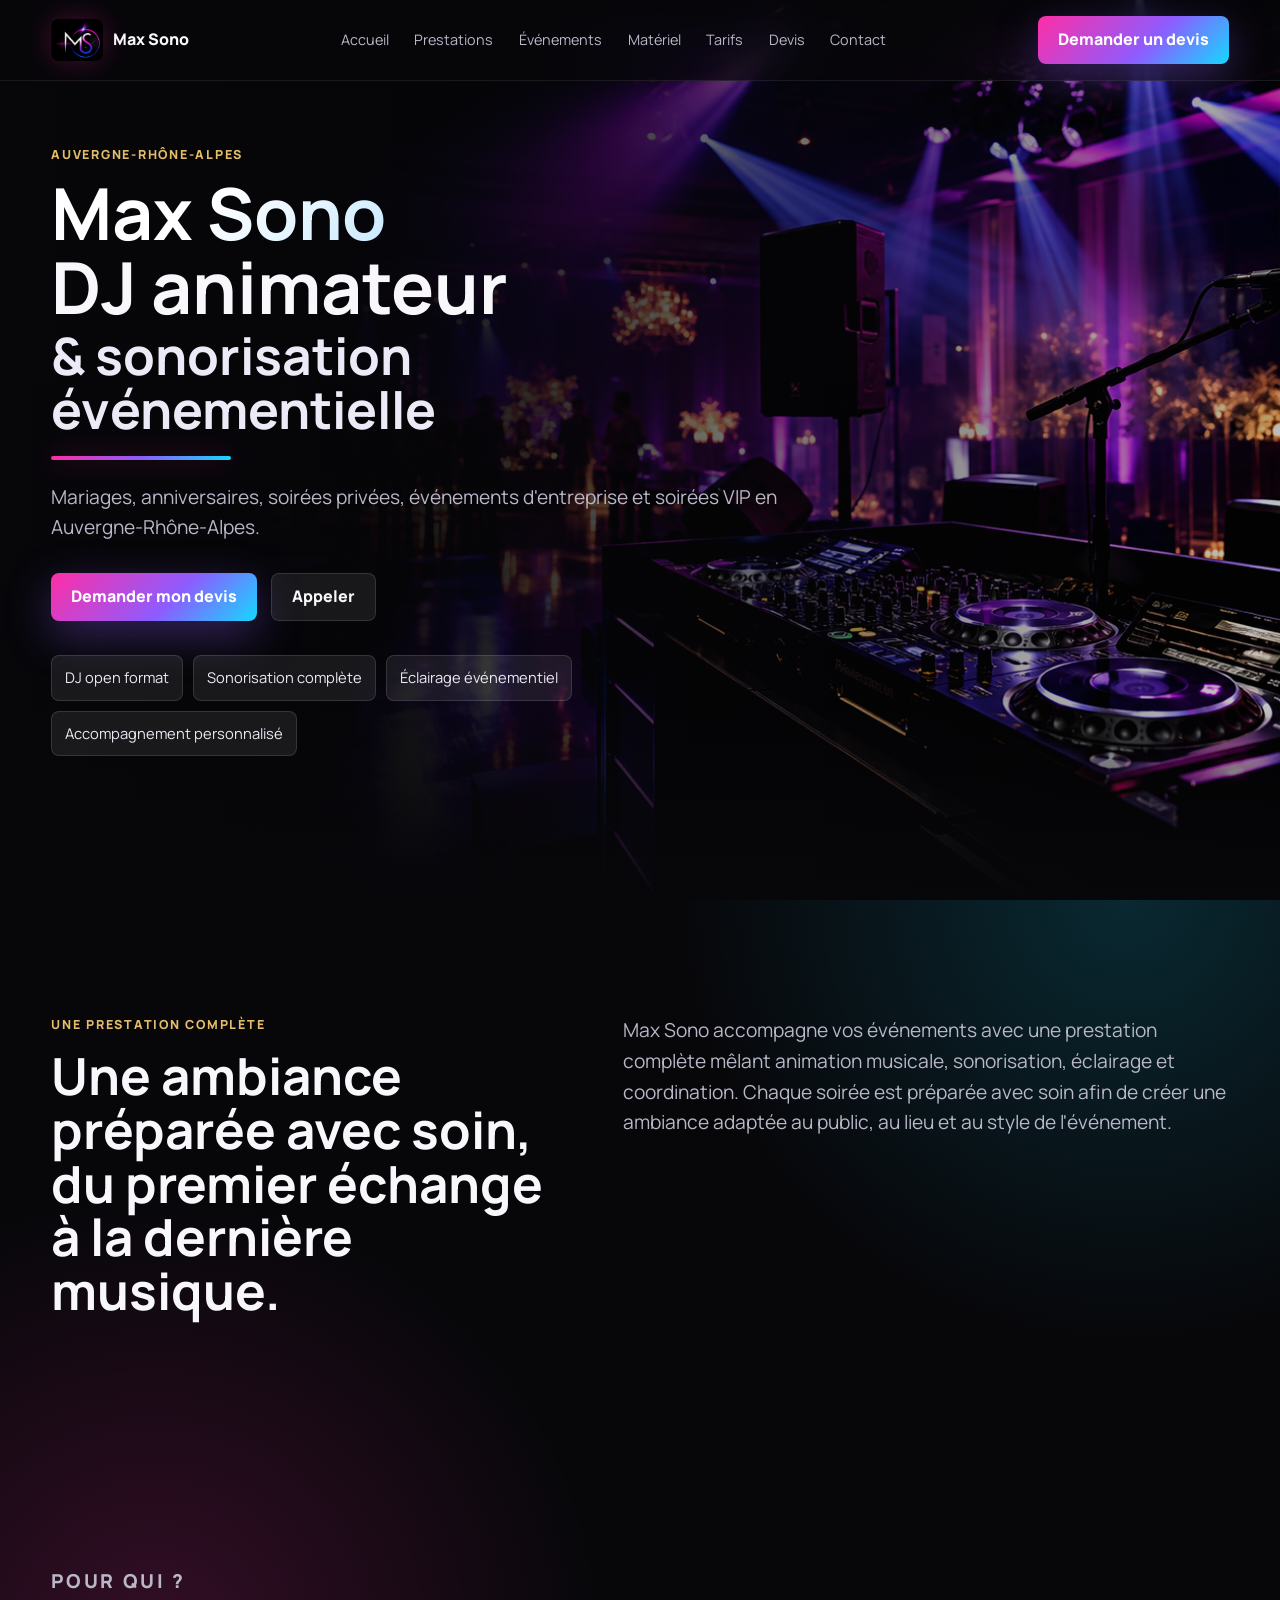
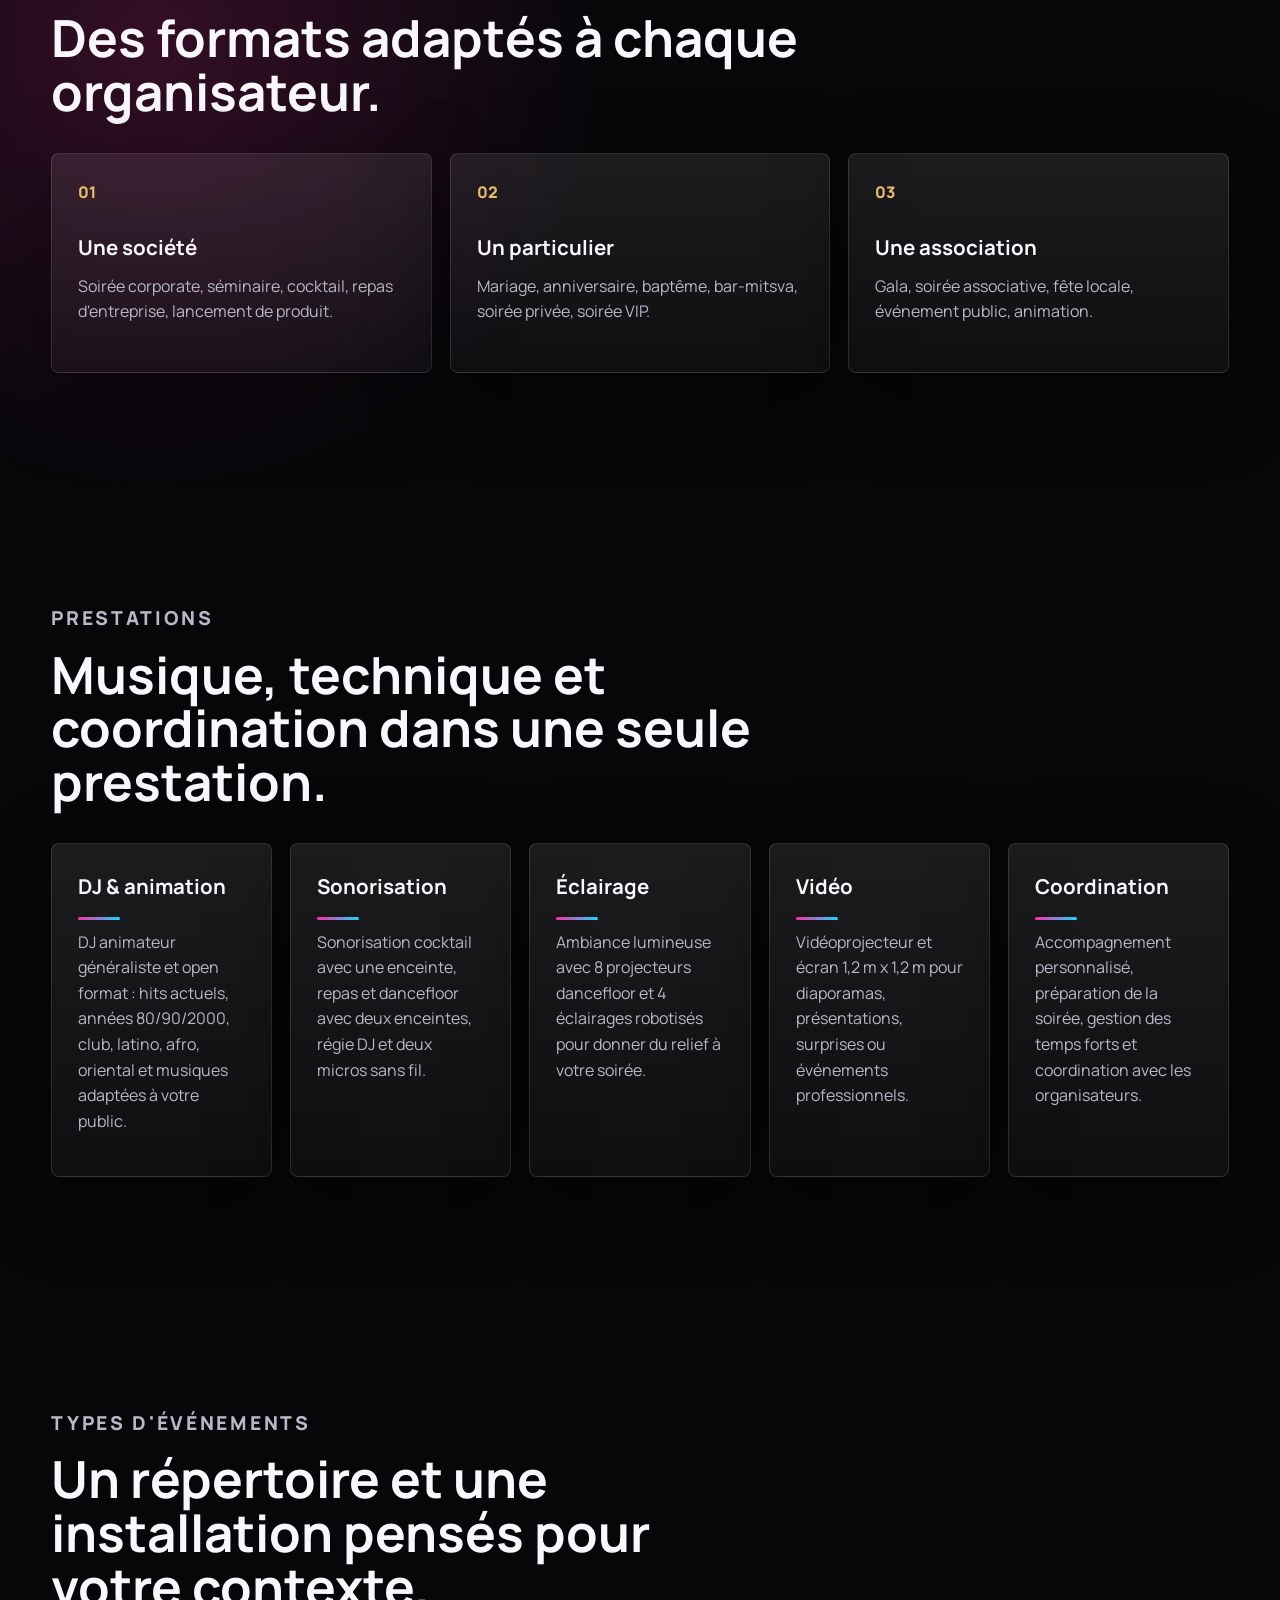
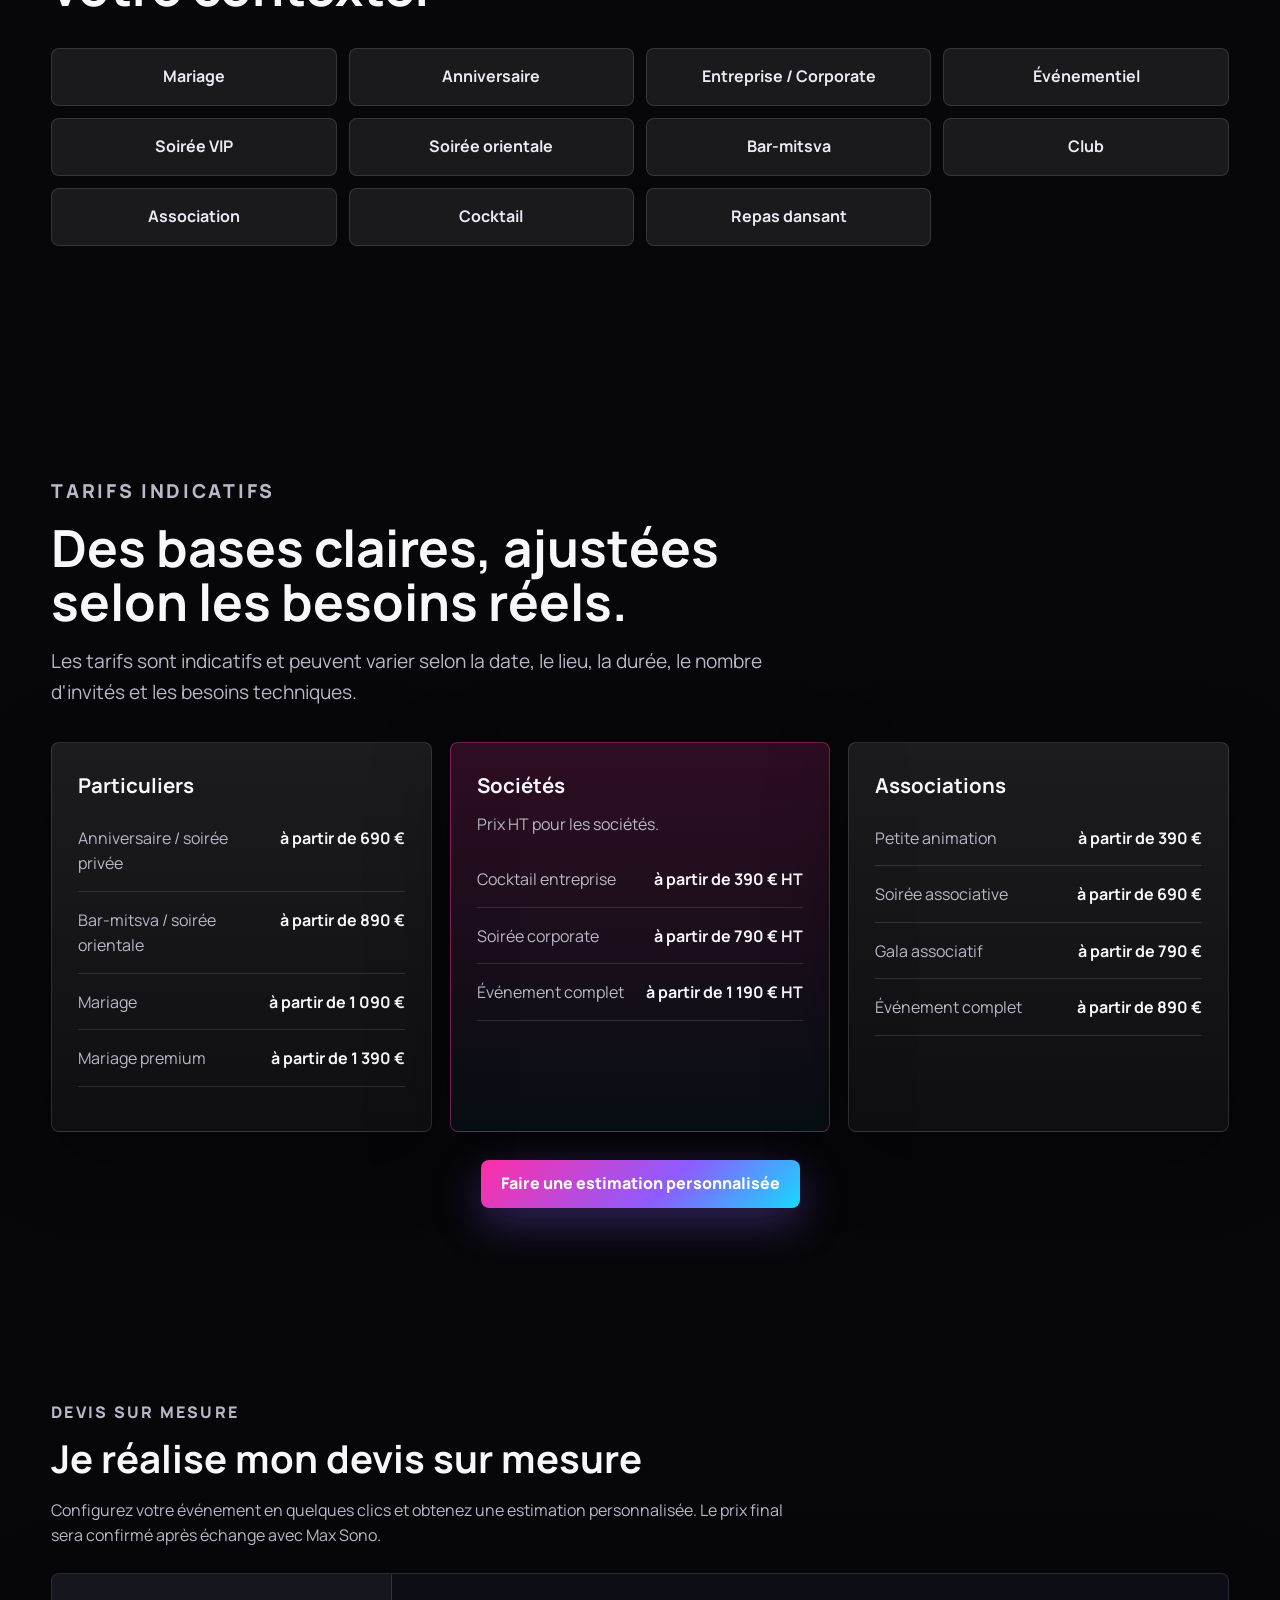
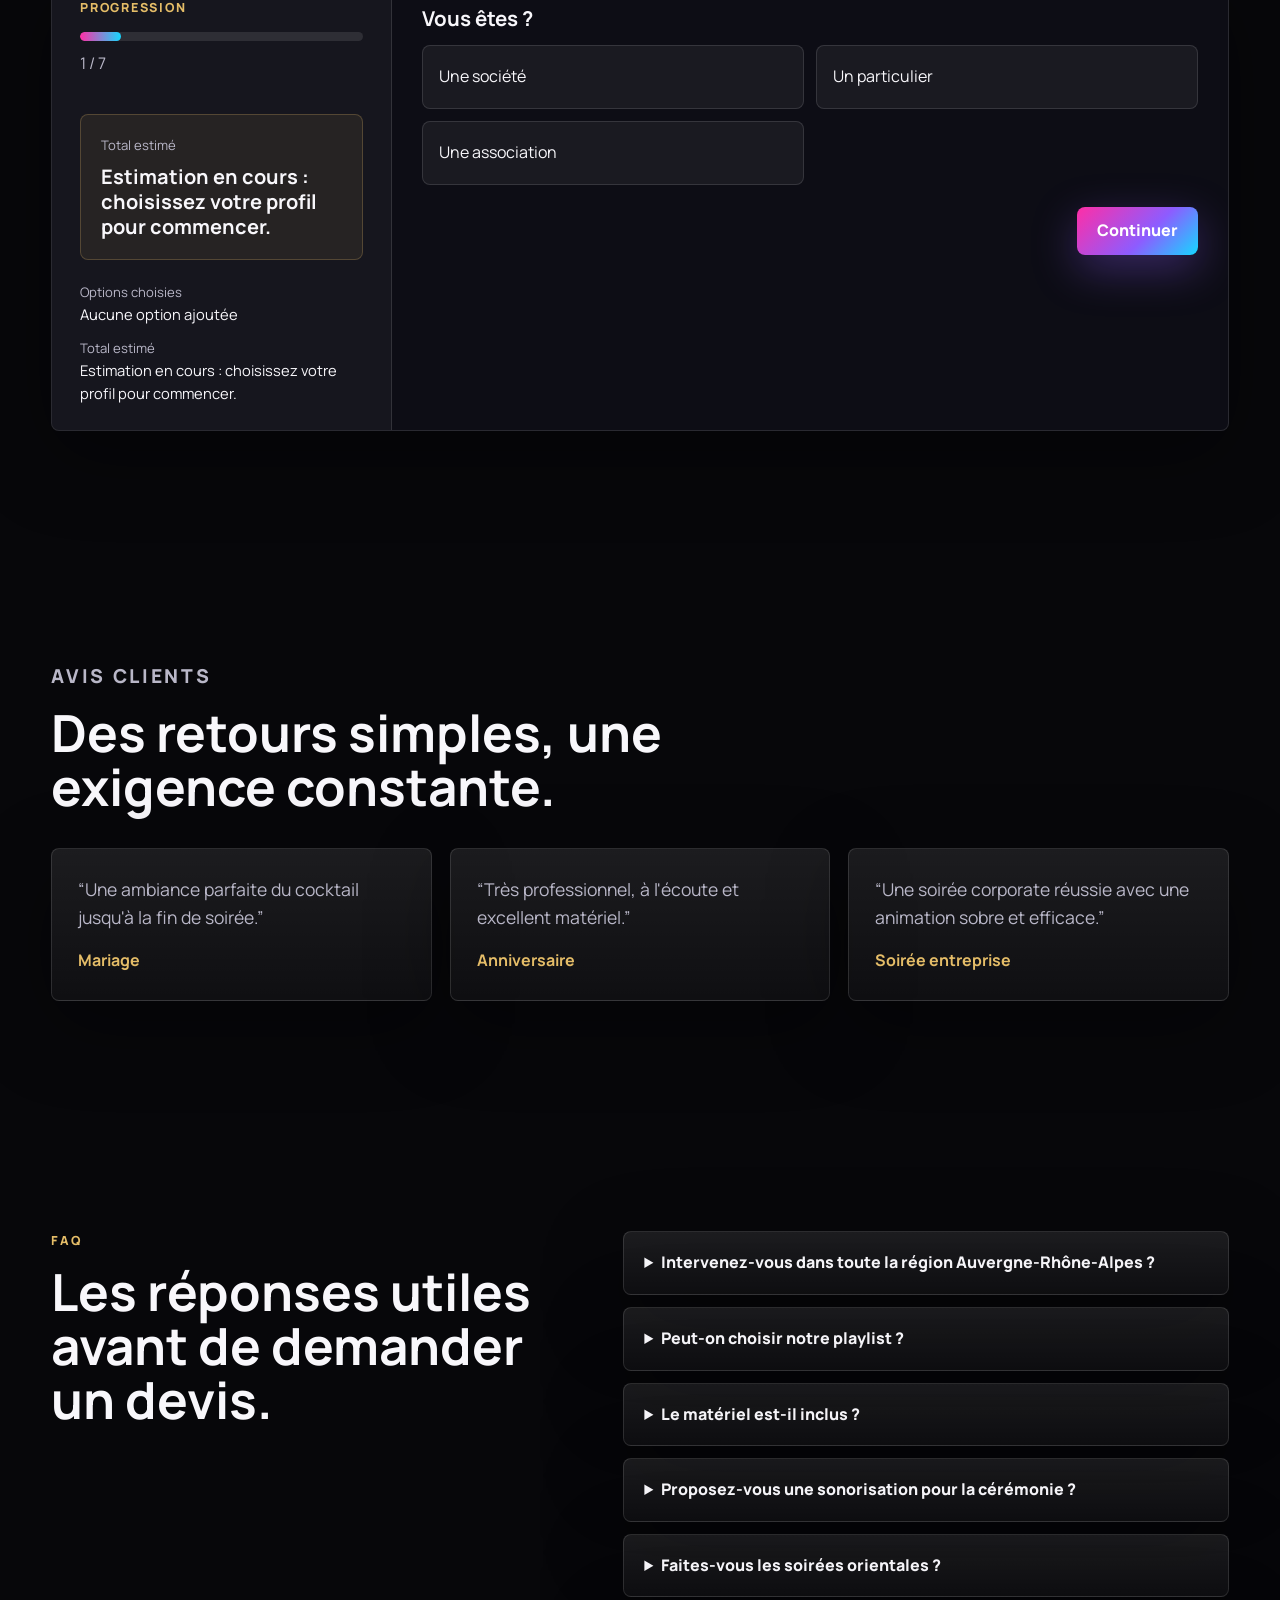
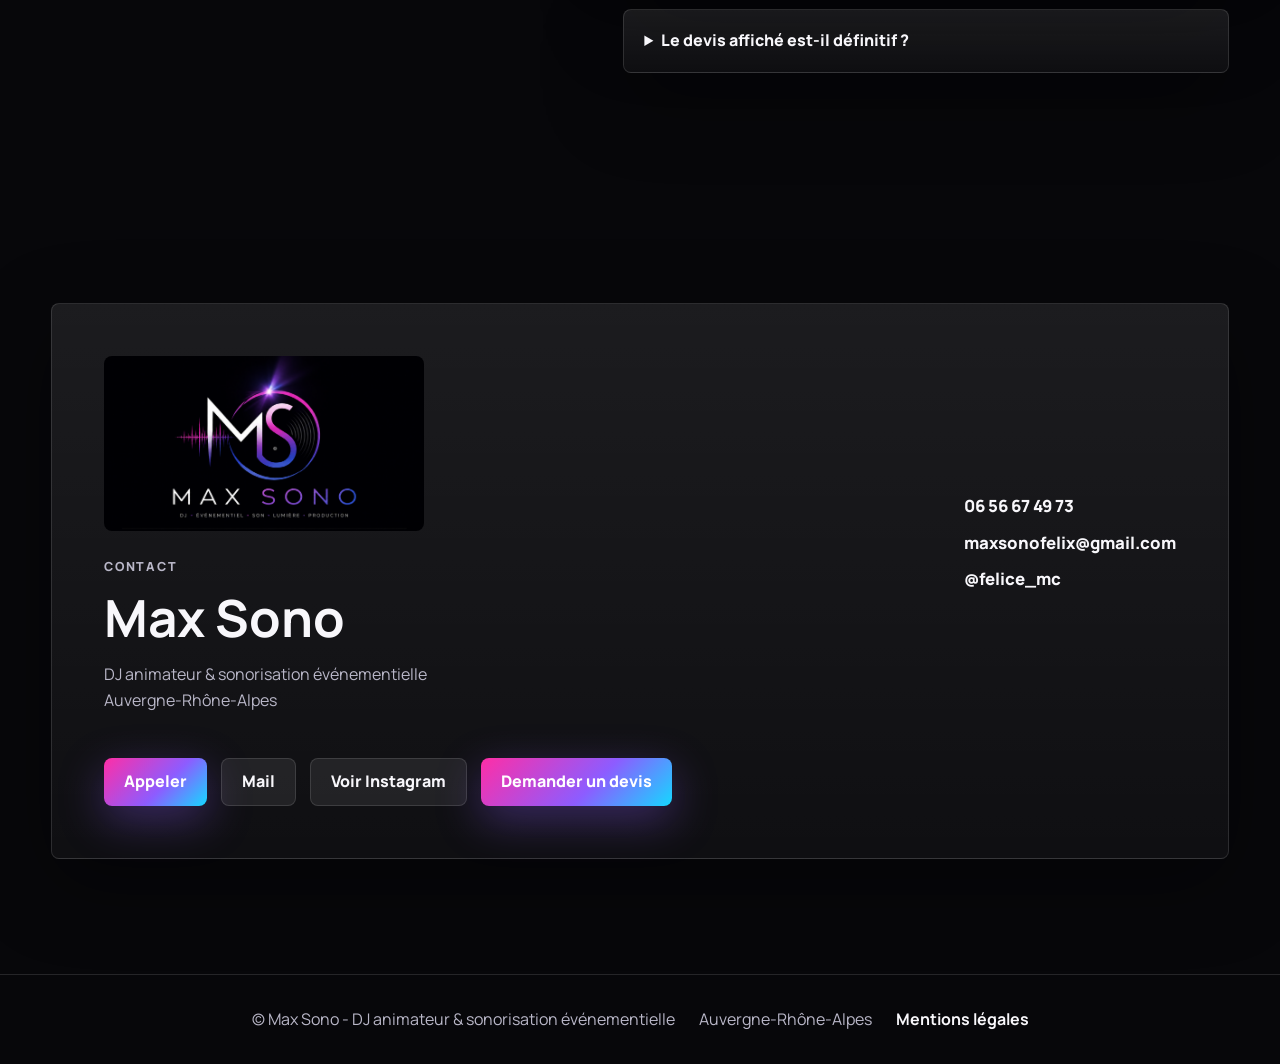
==== commit eba9d08e: "Add Max Sono logo assets" ====
--- a/index.html
+++ b/index.html
@@ -13,7 +13,7 @@
 <body>
   <header class="site-header" id="top">
     <a class="brand" href="#accueil" aria-label="Max Sono accueil">
-      <span class="brand-mark">MS</span>
+      <img class="brand-logo" src="assets/logo-reduit-site.png" alt="">
       <span>Max Sono</span>
     </a>
     <button class="menu-toggle" type="button" aria-label="Ouvrir le menu" aria-expanded="false">
@@ -361,6 +361,7 @@
     <section class="section contact" id="contact">
       <div class="section-inner contact-panel">
         <div>
+          <img class="contact-logo" src="assets/Logo.png" alt="Logo Max Sono">
           <p class="eyebrow">Contact</p>
           <h2>Max Sono</h2>
           <p>DJ animateur & sonorisation événementielle<br>Auvergne-Rhône-Alpes</p>
--- a/style.css
+++ b/style.css
@@ -84,16 +84,26 @@
   white-space: nowrap;
 }
 
+.brand-mark,
+.brand-logo {
+  display: grid;
+  place-items: center;
+  width: 52px;
+  height: 42px;
+}
+
 .brand-mark {
-  display: grid;
-  place-items: center;
-  width: 38px;
-  height: 38px;
   border: 1px solid rgba(255, 255, 255, 0.18);
   border-radius: 8px;
   background: linear-gradient(135deg, var(--magenta), var(--violet) 54%, var(--blue));
   box-shadow: 0 0 28px rgba(255, 46, 166, 0.35);
   font-size: 0.82rem;
+}
+
+.brand-logo {
+  object-fit: contain;
+  border-radius: 8px;
+  box-shadow: 0 0 28px rgba(255, 46, 166, 0.24);
 }
 
 .main-nav {
@@ -205,6 +215,13 @@
   width: min(760px, 100%);
 }
 
+.hero-logo {
+  width: min(340px, 76vw);
+  margin-bottom: 24px;
+  border-radius: 8px;
+  filter: drop-shadow(0 22px 46px rgba(0, 0, 0, 0.42));
+}
+
 .eyebrow {
   margin: 0 0 14px;
   color: var(--gold);
@@ -710,6 +727,12 @@
   gap: 28px;
   align-items: center;
   padding: clamp(28px, 5vw, 52px);
+}
+
+.contact-logo {
+  width: min(320px, 100%);
+  margin-bottom: 26px;
+  border-radius: 8px;
 }
 
 .contact-details {
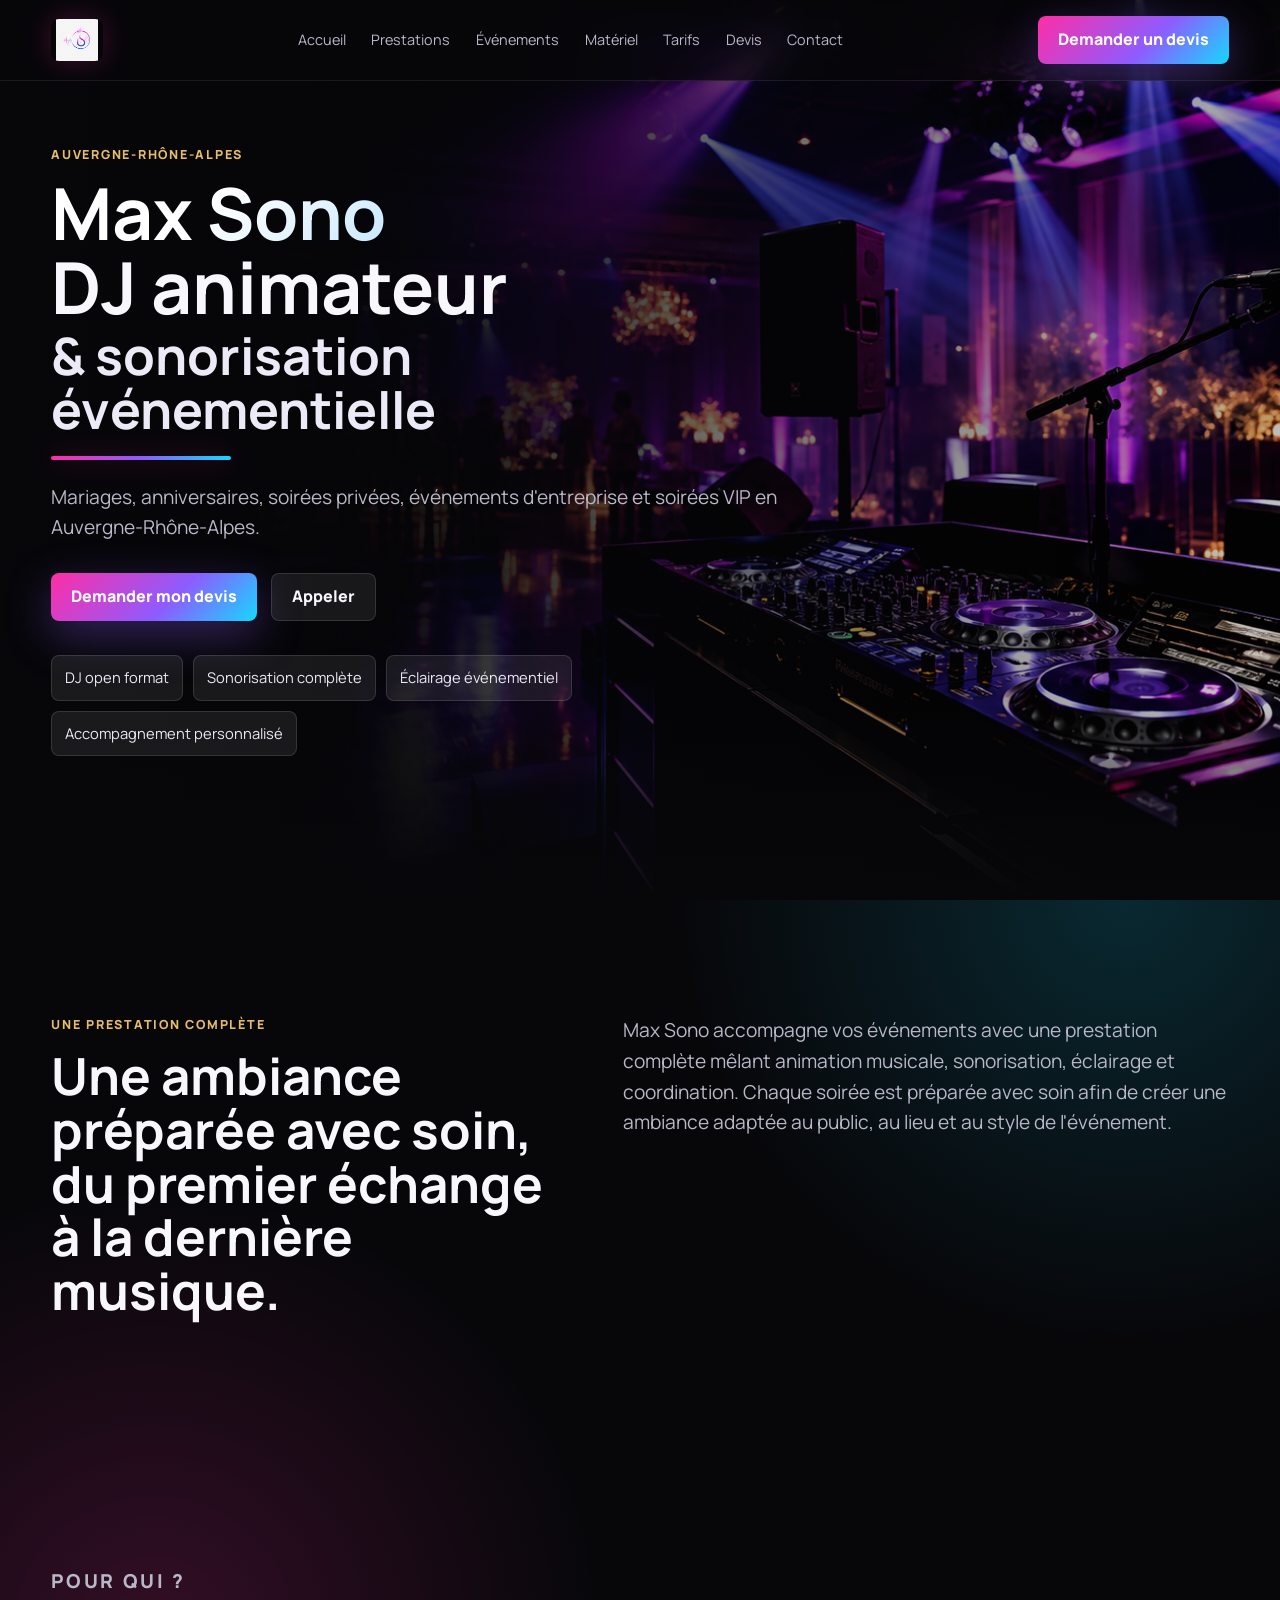
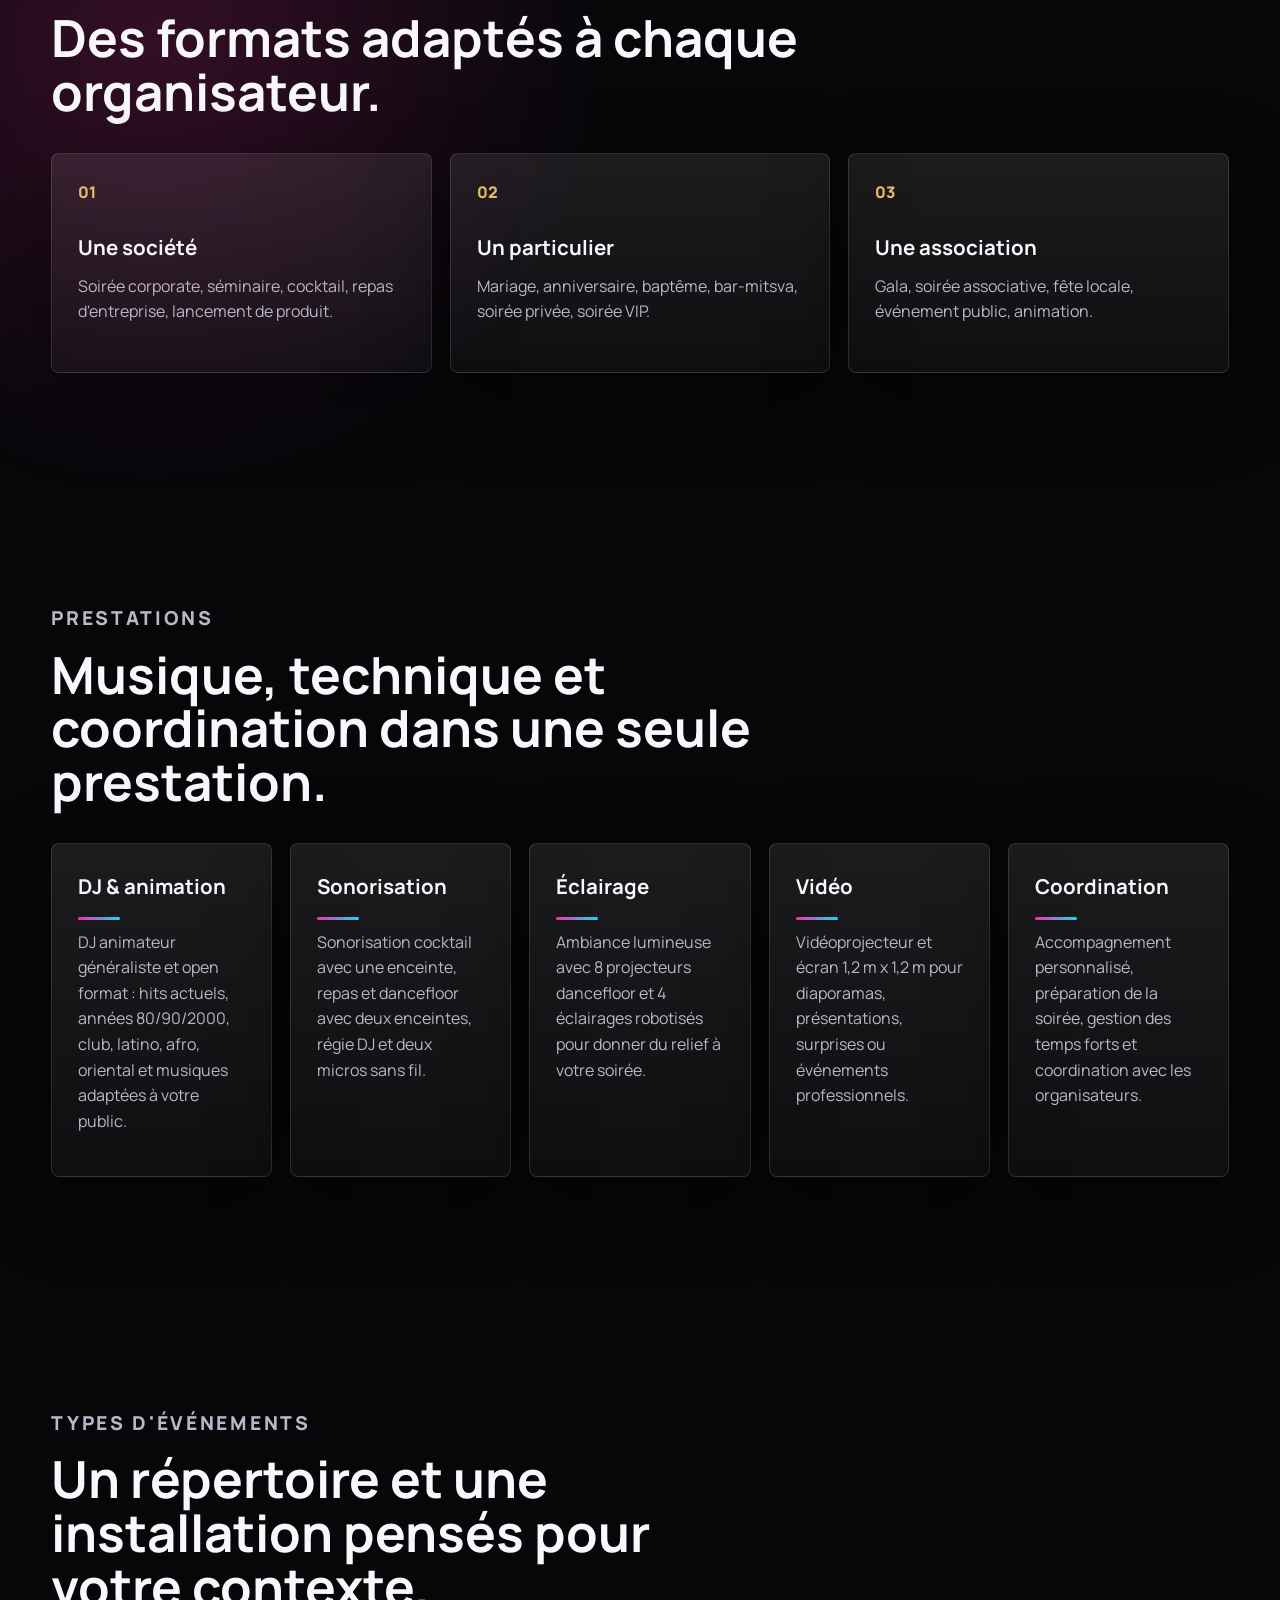
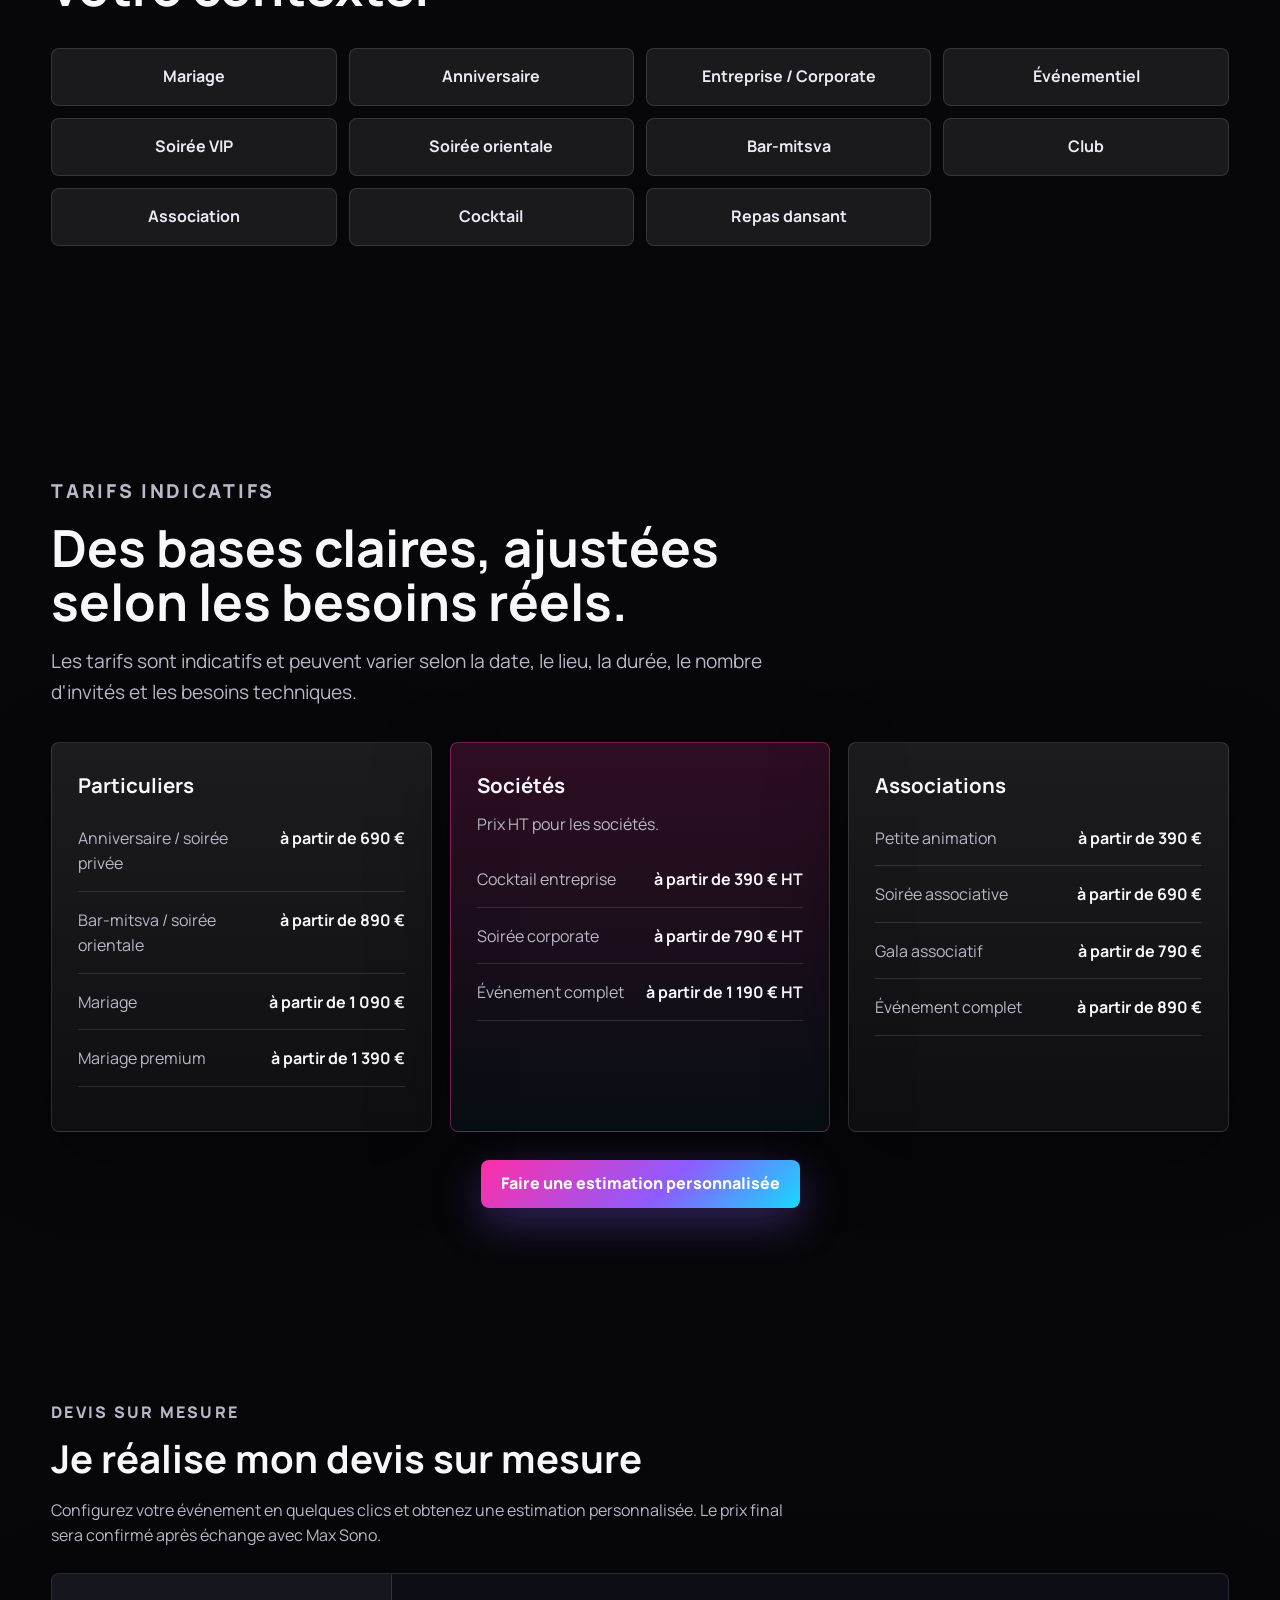
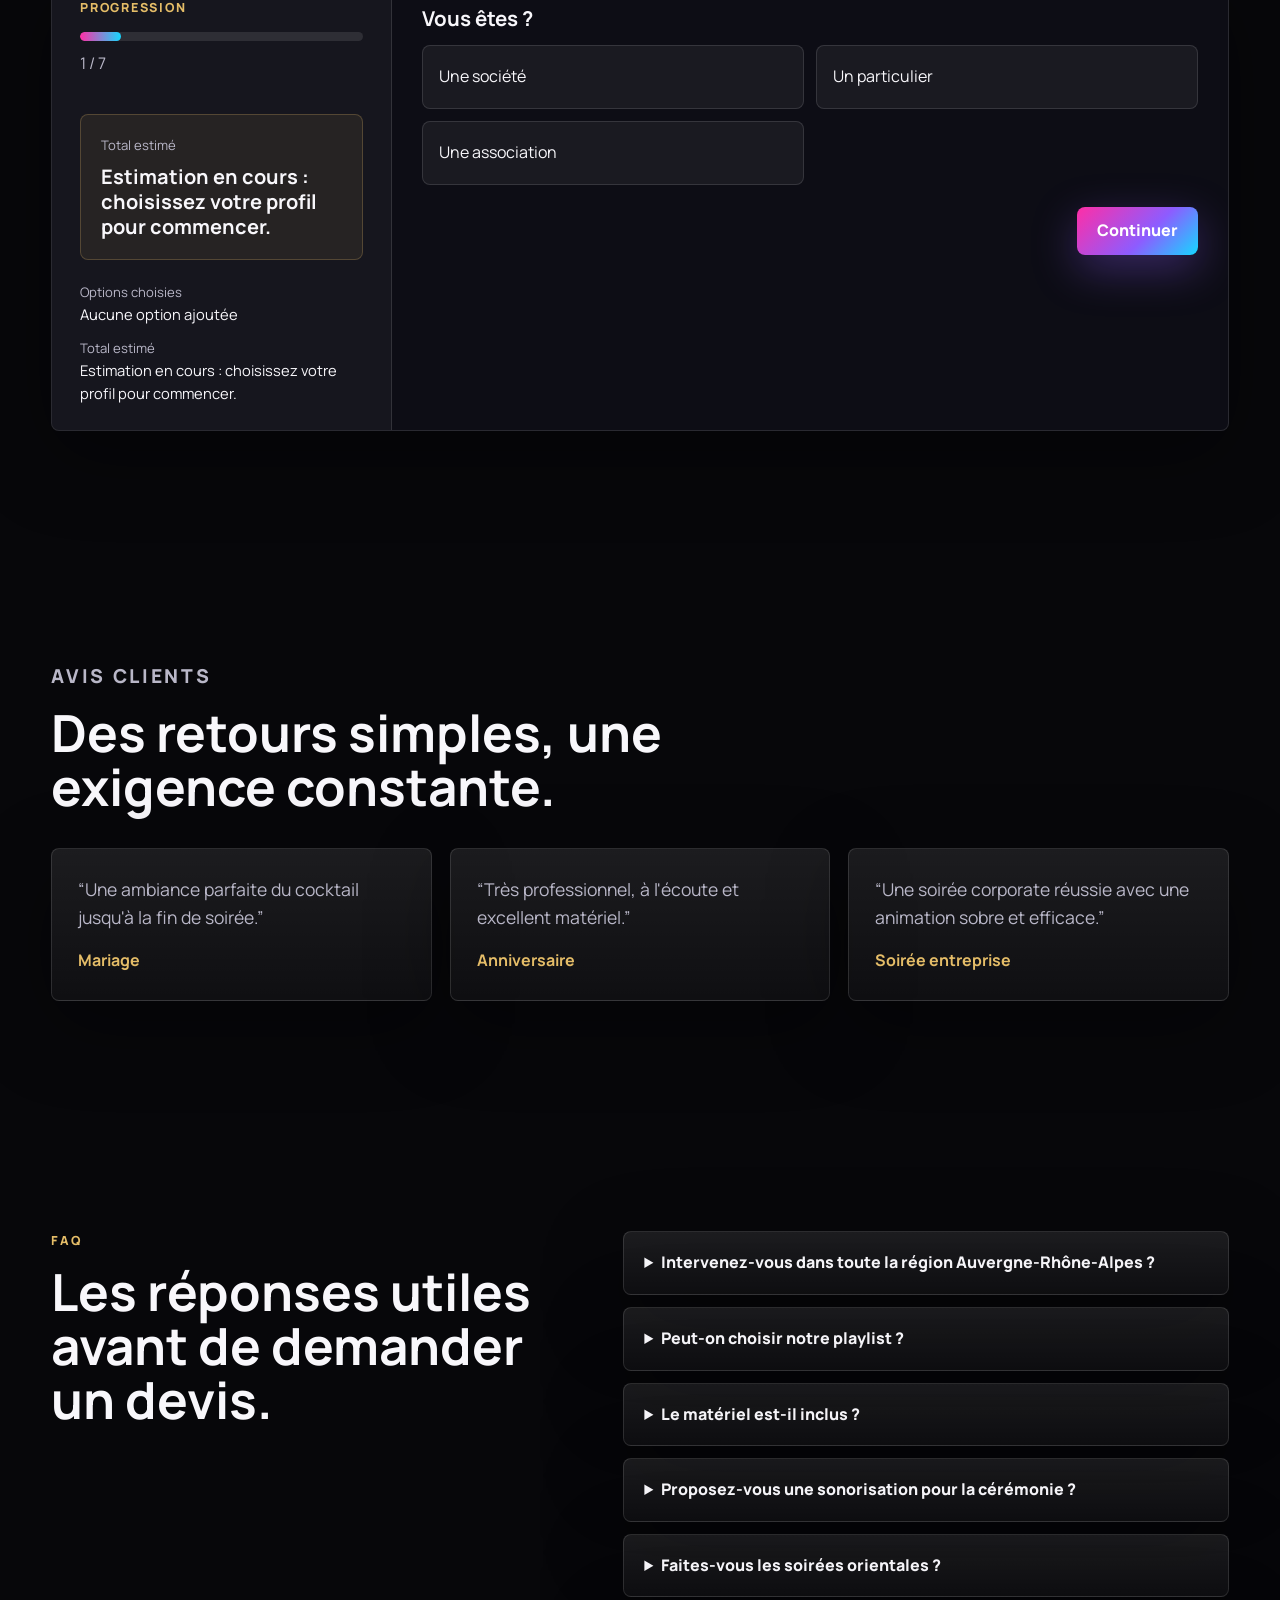
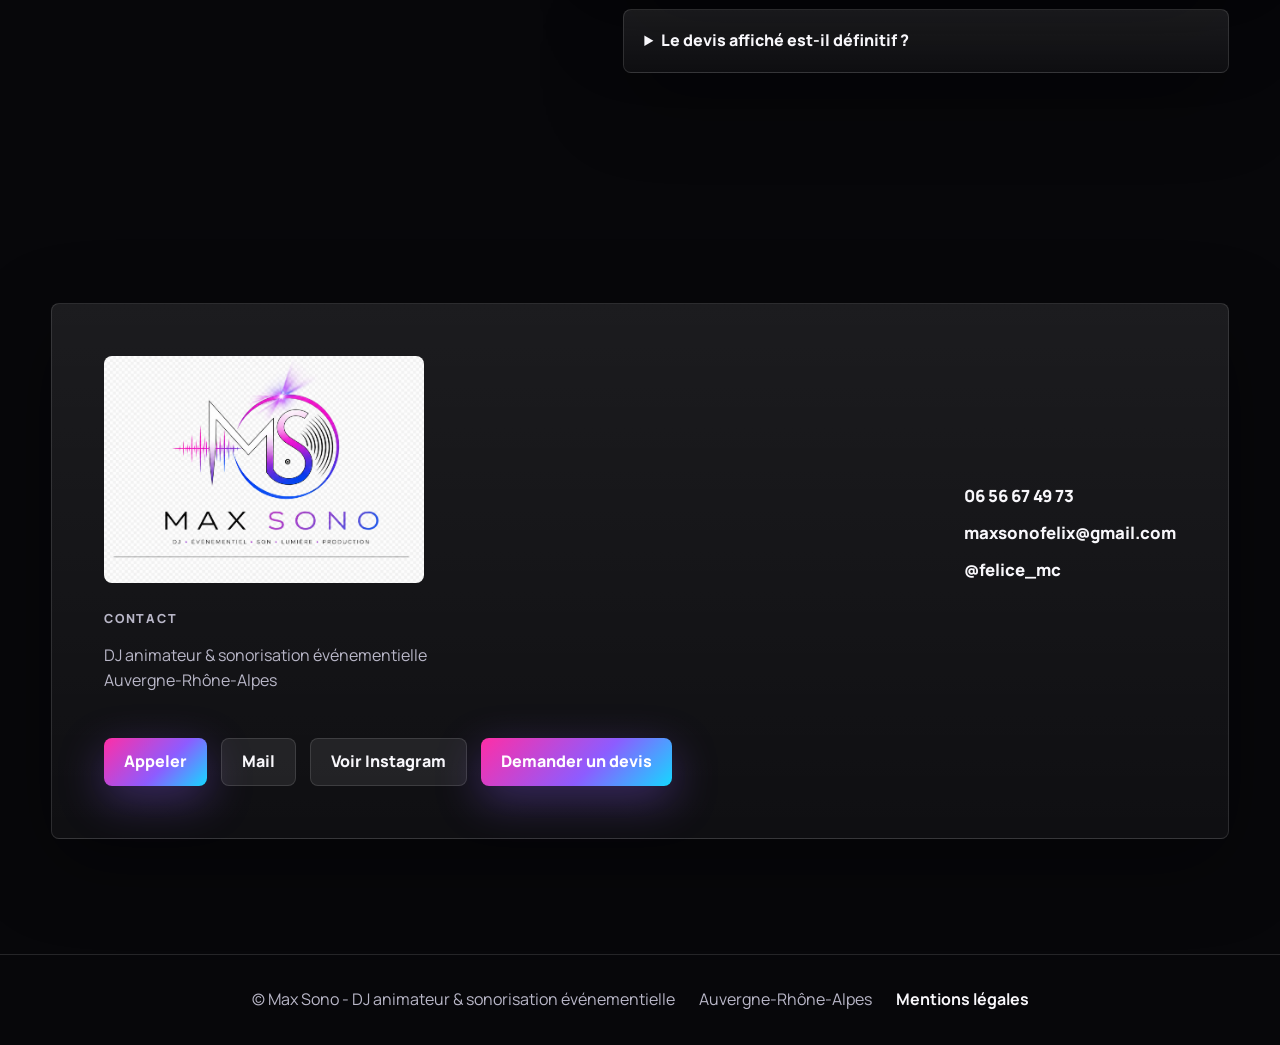
==== commit b5305b49: "Use transparent Max Sono logos" ====
--- a/index.html
+++ b/index.html
@@ -13,8 +13,7 @@
 <body>
   <header class="site-header" id="top">
     <a class="brand" href="#accueil" aria-label="Max Sono accueil">
-      <img class="brand-logo" src="assets/logo-reduit-site.png" alt="">
-      <span>Max Sono</span>
+      <img class="brand-logo" src="assets/LogoRéduit.png" alt="">
     </a>
     <button class="menu-toggle" type="button" aria-label="Ouvrir le menu" aria-expanded="false">
       <span></span>
@@ -363,7 +362,6 @@
         <div>
           <img class="contact-logo" src="assets/Logo.png" alt="Logo Max Sono">
           <p class="eyebrow">Contact</p>
-          <h2>Max Sono</h2>
           <p>DJ animateur & sonorisation événementielle<br>Auvergne-Rhône-Alpes</p>
         </div>
         <div class="contact-details">
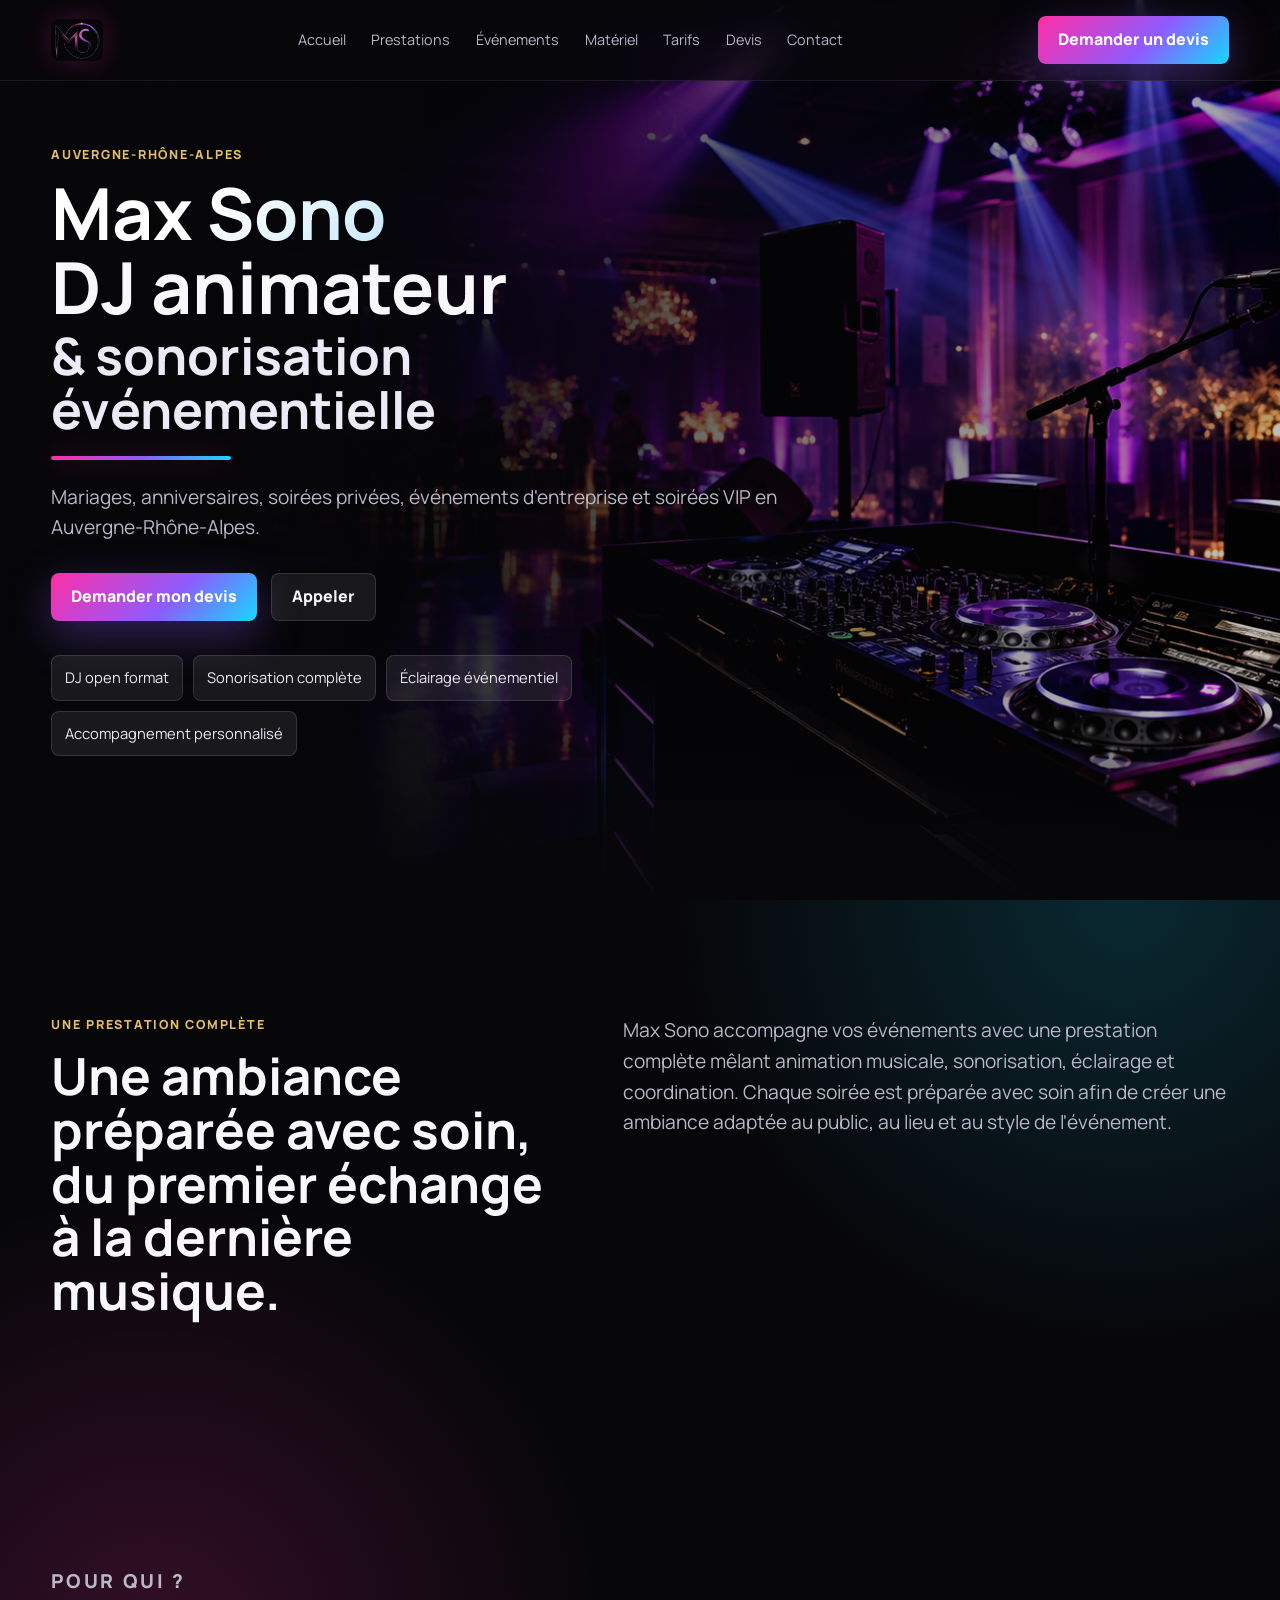
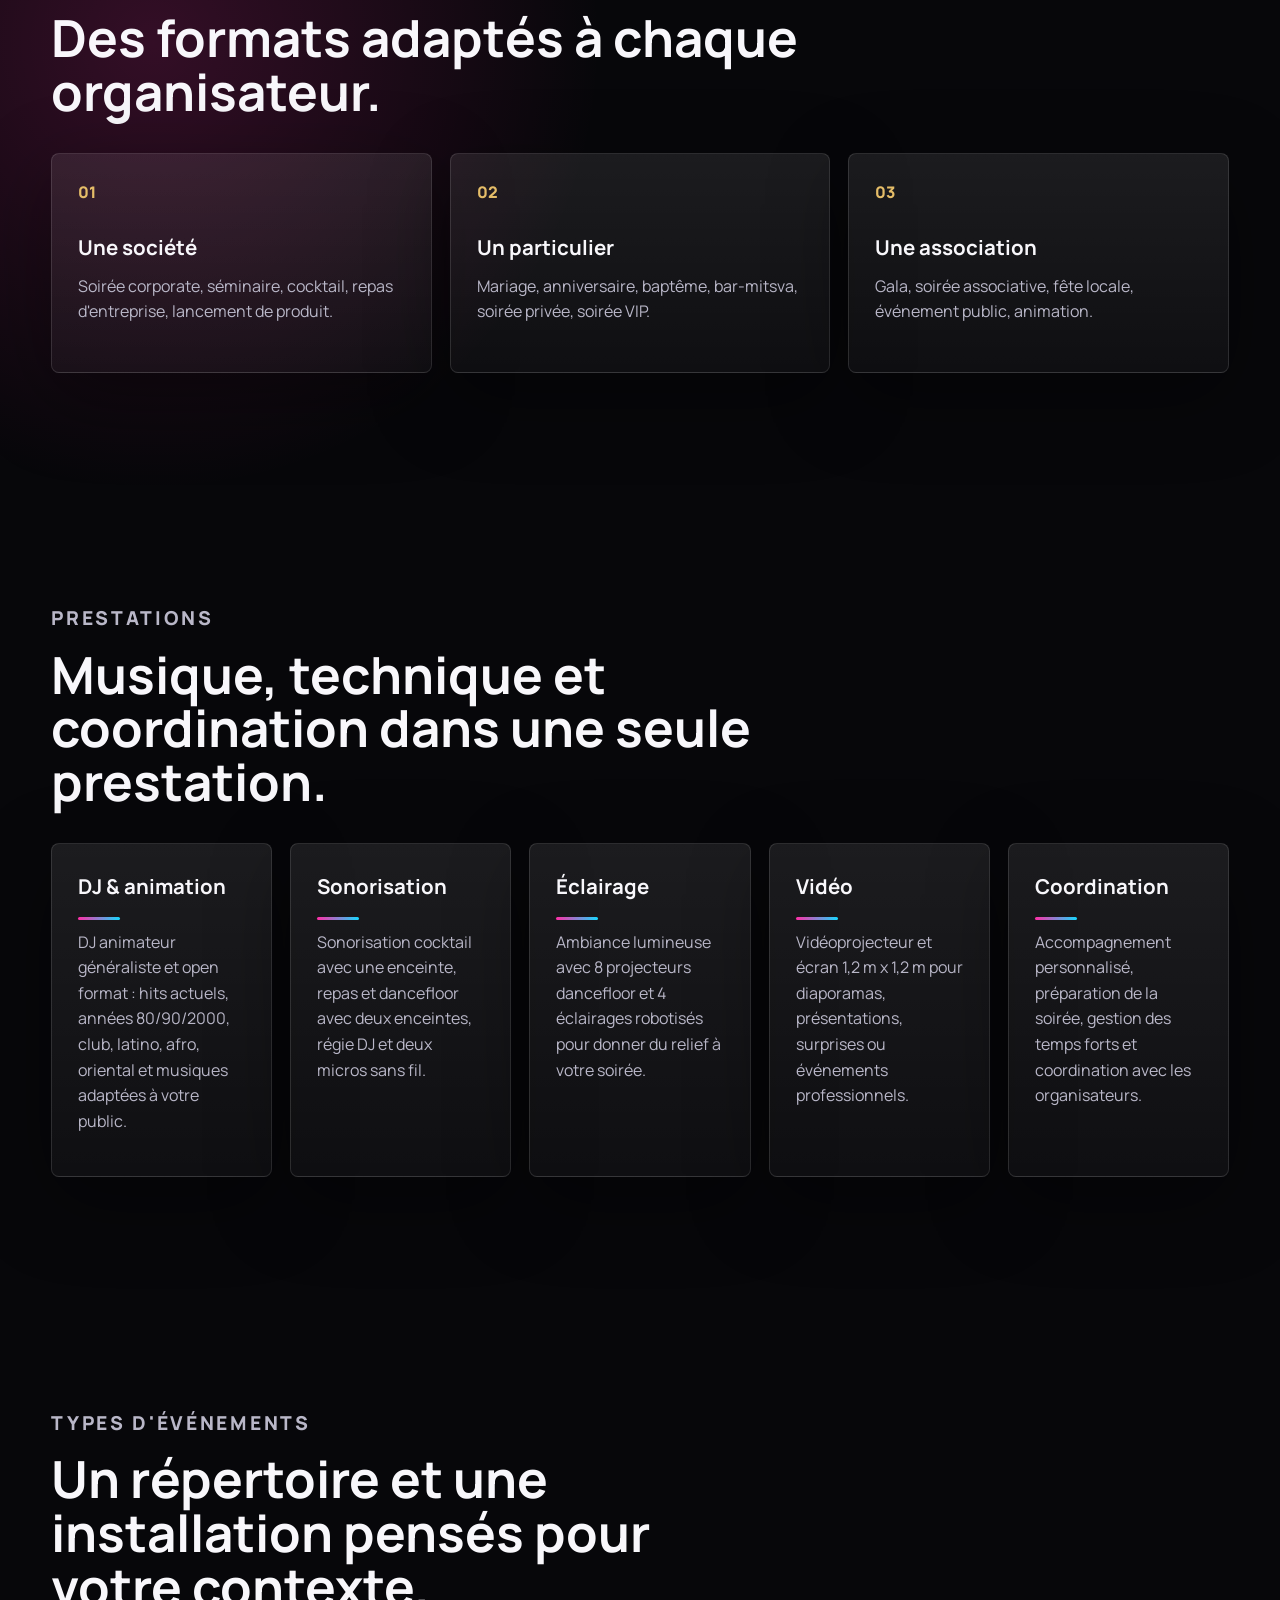
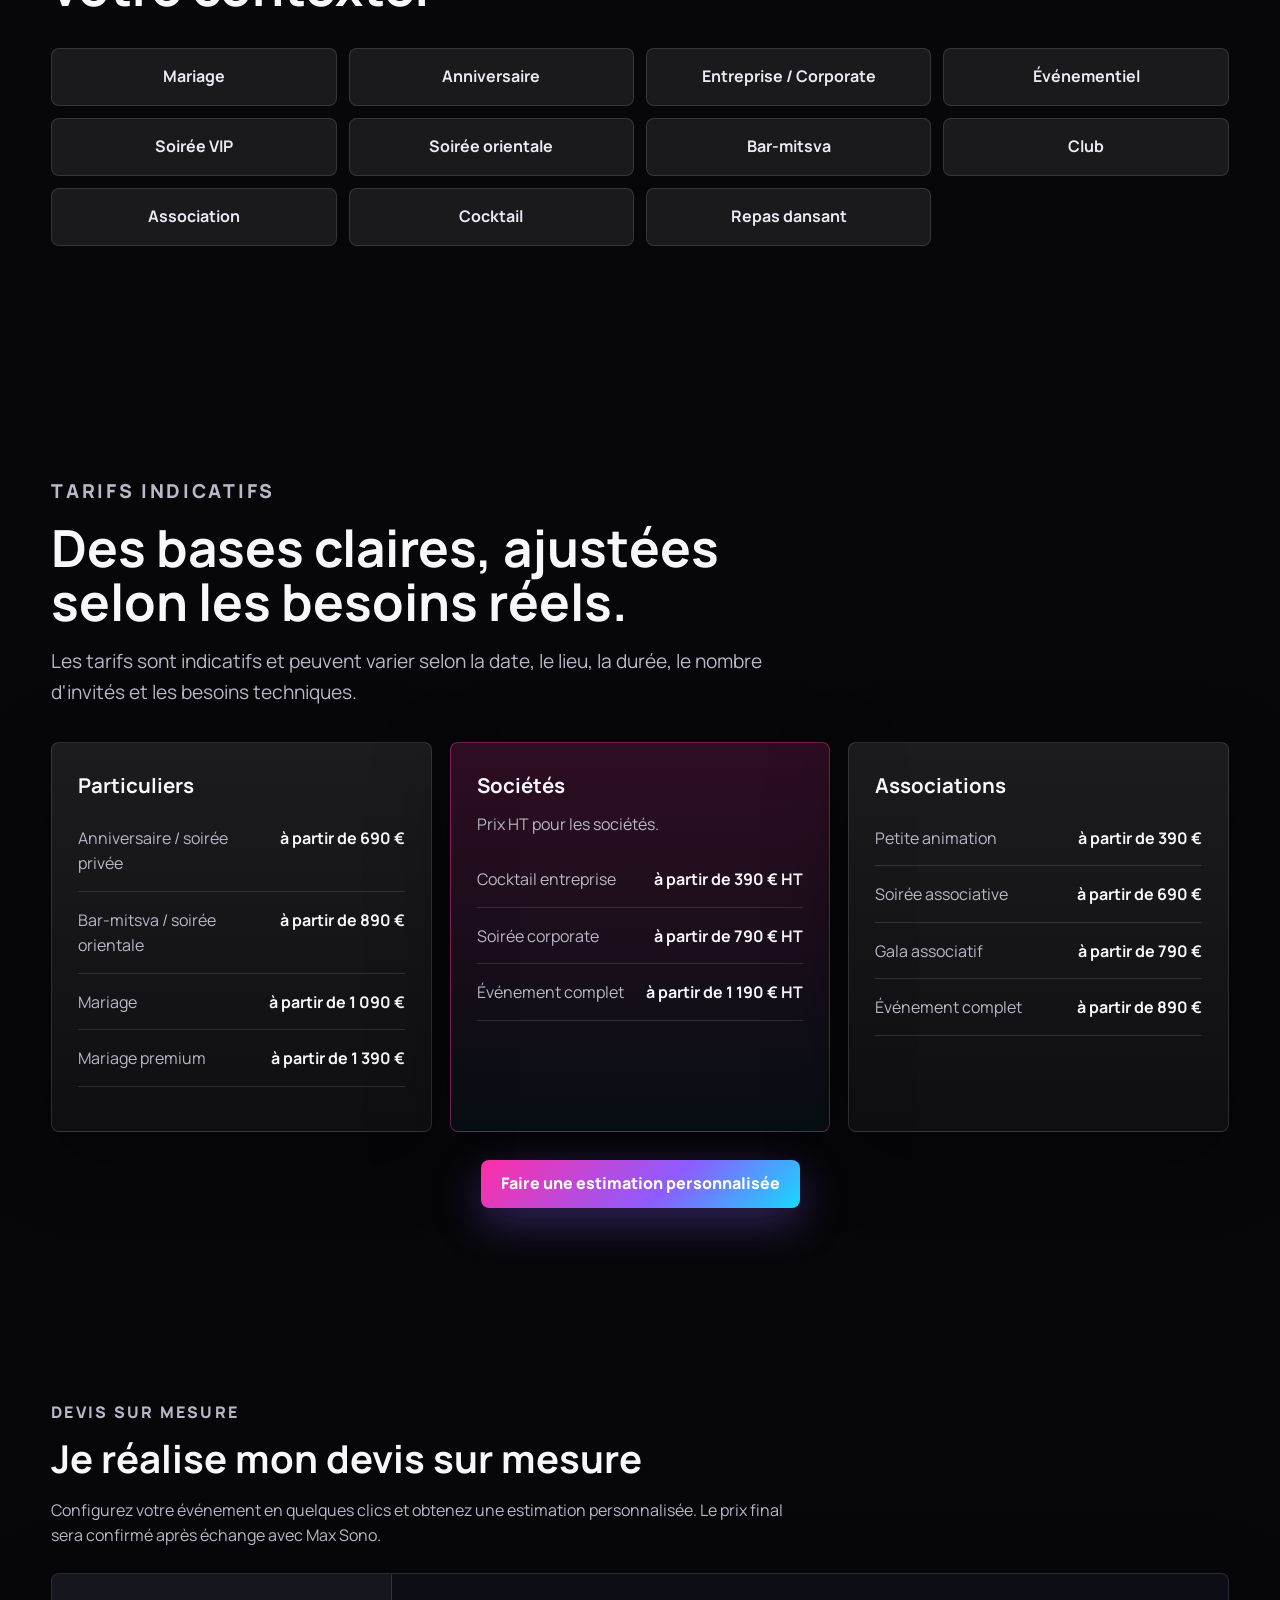
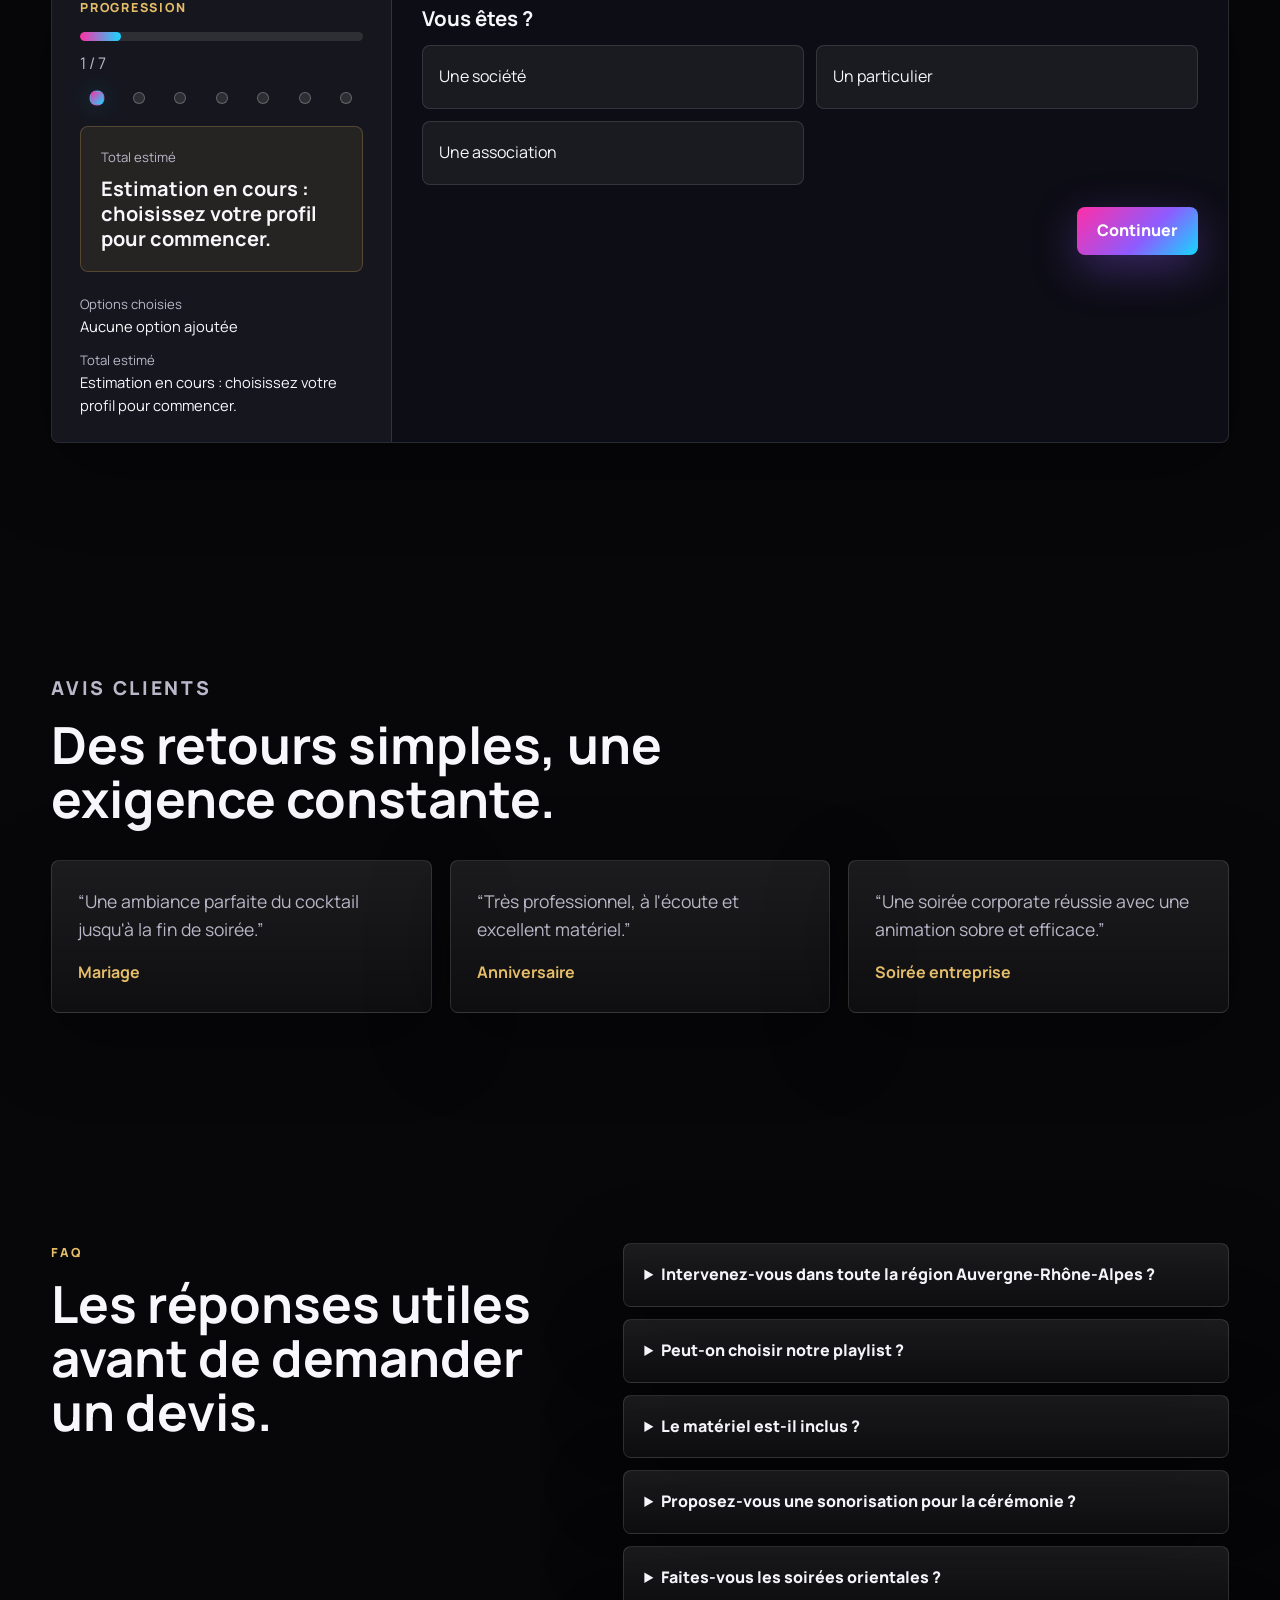
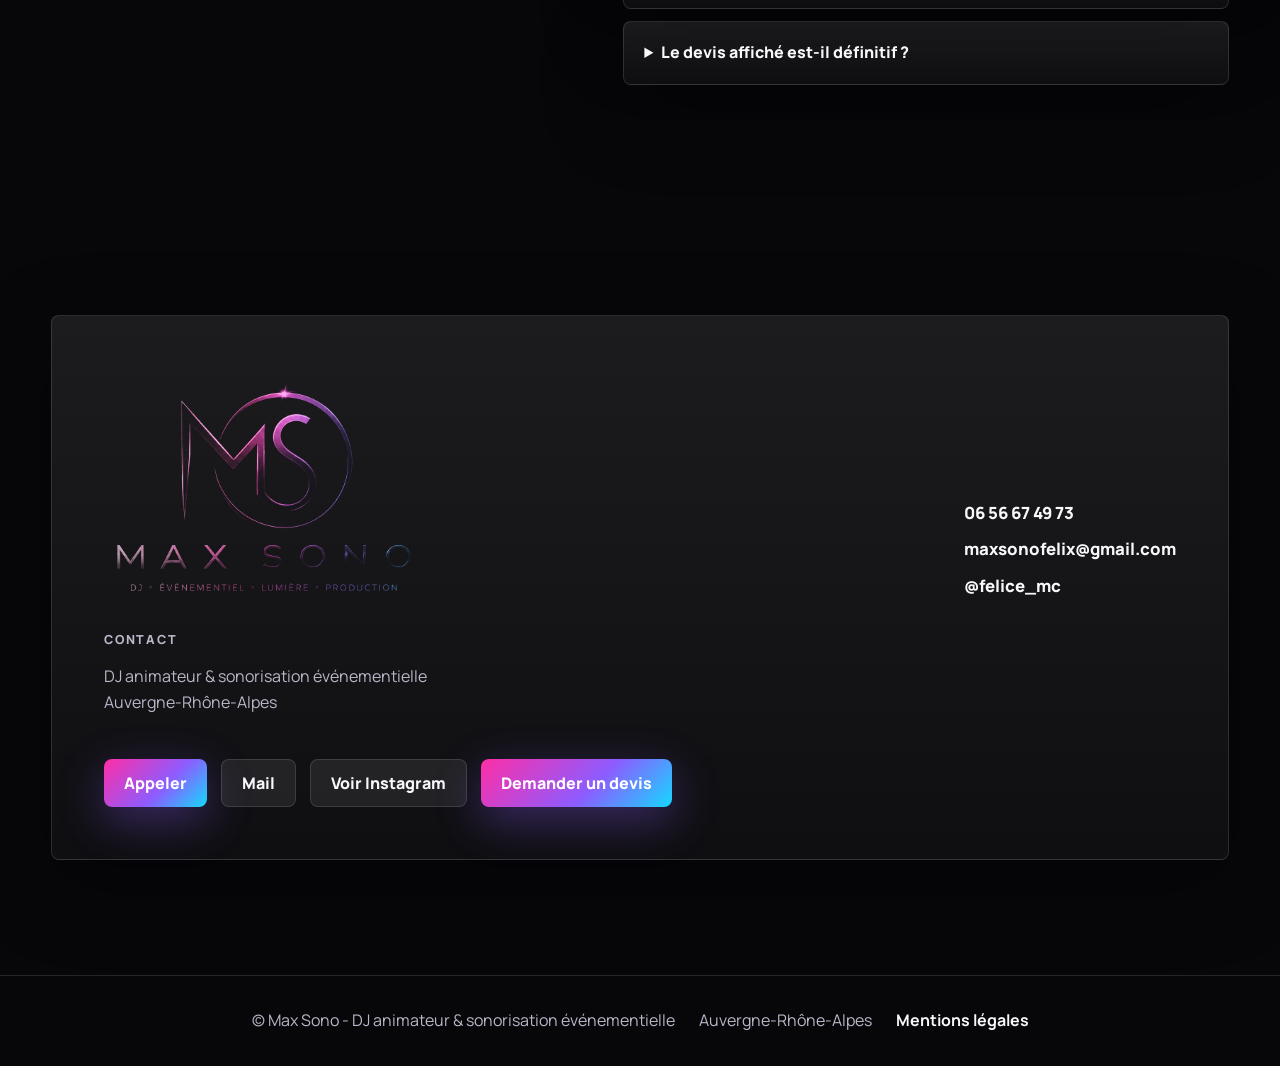
==== commit 458e6c4d: "Improve quote form flow" ====
--- a/index.html
+++ b/index.html
@@ -196,9 +196,9 @@
           <p>Configurez votre événement en quelques clics et obtenez une estimation personnalisée. Le prix final sera confirmé après échange avec Max Sono.</p>
         </div>
 
-        <form class="quote-form" name="devis-max-sono" method="POST" data-netlify="true" netlify-honeypot="bot-field" action="/merci.html">
-          <input type="hidden" name="form-name" value="devis-max-sono">
-          <p class="hidden-field"><label>Ne pas remplir : <input name="bot-field"></label></p>
+        <form class="quote-form" name="devis-max-sono" method="POST" action="https://formspree.io/f/mnjryjnl">
+          <input type="hidden" name="_subject" value="Nouvelle demande de devis Max Sono">
+          <input type="hidden" name="_next" value="https://maxsono.vercel.app/merci.html">
           <input type="hidden" name="profil_client" id="field-profile">
           <input type="hidden" name="type_evenement" id="field-event">
           <input type="hidden" name="nombre_invites" id="field-guests">
@@ -214,6 +214,15 @@
                 <p class="eyebrow">Progression</p>
                 <div class="progress-track" aria-hidden="true"><span id="progress-bar"></span></div>
                 <p class="step-count"><span id="step-current">1</span> / 7</p>
+                <ol class="step-dots" aria-label="Étapes du devis">
+                  <li class="active"><span>Profil</span></li>
+                  <li><span>Événement</span></li>
+                  <li><span>Invités</span></li>
+                  <li><span>Durée</span></li>
+                  <li><span>Options</span></li>
+                  <li><span>Lieu</span></li>
+                  <li><span>Contact</span></li>
+                </ol>
               </div>
               <div class="total-box">
                 <span>Total estimé</span>
--- a/style.css
+++ b/style.css
@@ -521,6 +521,47 @@
   color: var(--muted);
 }
 
+.step-dots {
+  display: grid;
+  grid-template-columns: repeat(7, 1fr);
+  gap: 8px;
+  padding: 0;
+  margin: 14px 0 0;
+  list-style: none;
+}
+
+.step-dots li {
+  position: relative;
+  display: grid;
+  place-items: center;
+  min-width: 0;
+}
+
+.step-dots li::before {
+  content: "";
+  width: 10px;
+  height: 10px;
+  border: 1px solid rgba(255, 255, 255, 0.26);
+  border-radius: 999px;
+  background: rgba(255, 255, 255, 0.1);
+  transition: background 0.2s ease, border-color 0.2s ease, transform 0.2s ease;
+}
+
+.step-dots li.active::before,
+.step-dots li.done::before {
+  border-color: transparent;
+  background: linear-gradient(135deg, var(--magenta), var(--blue));
+}
+
+.step-dots li.active::before {
+  transform: scale(1.28);
+  box-shadow: 0 0 20px rgba(21, 216, 255, 0.26);
+}
+
+.step-dots span {
+  display: none;
+}
+
 .total-box {
   padding: 20px;
   border: 1px solid rgba(229, 189, 104, 0.24);
@@ -953,6 +994,133 @@
     grid-template-columns: 1fr;
   }
 
+  .configurator-section {
+    padding-top: 56px;
+  }
+
+  .configurator-section .section-heading {
+    margin-bottom: 16px;
+  }
+
+  .configurator-section .section-heading h2 {
+    font-size: clamp(1.65rem, 7vw, 2.25rem);
+  }
+
+  .configurator-section .section-heading p {
+    max-width: 46ch;
+    font-size: 0.96rem;
+    line-height: 1.5;
+  }
+
+  .estimate-panel {
+    position: sticky;
+    top: 66px;
+    z-index: 3;
+    display: grid;
+    grid-template-columns: minmax(116px, 0.75fr) minmax(0, 1fr);
+    gap: 12px;
+    padding: 14px;
+    background: rgba(12, 12, 18, 0.96);
+    backdrop-filter: blur(16px);
+  }
+
+  .estimate-panel .eyebrow {
+    margin-bottom: 8px;
+    font-size: 0.68rem;
+  }
+
+  .progress-track {
+    height: 6px;
+  }
+
+  .step-count {
+    margin: 6px 0 0;
+    font-size: 0.9rem;
+  }
+
+  .step-dots {
+    gap: 5px;
+    margin-top: 10px;
+  }
+
+  .step-dots li::before {
+    width: 7px;
+    height: 7px;
+  }
+
+  .total-box {
+    align-self: stretch;
+    display: grid;
+    align-content: center;
+    padding: 12px;
+  }
+
+  .total-box strong {
+    margin-top: 4px;
+    font-size: 1rem;
+  }
+
+  .summary-box {
+    display: none;
+  }
+
+  .steps {
+    padding: 18px;
+  }
+
+  .step h3 {
+    margin: 0 0 14px;
+    font-size: 1.18rem;
+  }
+
+  .choice-grid {
+    gap: 8px;
+  }
+
+  .choice {
+    min-height: 52px;
+    padding: 11px 13px;
+    line-height: 1.25;
+  }
+
+  .choice span {
+    margin-top: 3px;
+    font-size: 0.78rem;
+  }
+
+  .form-grid {
+    gap: 10px;
+  }
+
+  label {
+    gap: 5px;
+    font-size: 0.86rem;
+  }
+
+  input,
+  select,
+  textarea {
+    padding: 10px 12px;
+  }
+
+  textarea {
+    min-height: 96px;
+  }
+
+  .final-summary {
+    margin: 14px 0;
+    padding: 14px;
+  }
+
+  .step-actions {
+    position: sticky;
+    bottom: 76px;
+    z-index: 4;
+    margin: 16px -2px 0;
+    padding-top: 10px;
+    background: linear-gradient(180deg, transparent, rgba(15, 15, 23, 0.96) 35%);
+  }
+
   .price-card {
     min-height: 0;
   }
@@ -988,8 +1156,7 @@
   }
 
   .hero-actions,
-  .contact-actions,
-  .step-actions {
+  .contact-actions {
     flex-direction: column;
   }
 
@@ -1008,6 +1175,37 @@
     padding: 20px;
   }
 
+  .configurator {
+    border-radius: 8px;
+  }
+
+  .estimate-panel {
+    top: 62px;
+    grid-template-columns: minmax(98px, 0.7fr) minmax(0, 1fr);
+    padding: 12px;
+  }
+
+  .steps {
+    padding: 16px;
+  }
+
+  .step-actions {
+    flex-direction: row;
+    bottom: 64px;
+    gap: 8px;
+  }
+
+  .step-actions .btn {
+    flex: 1;
+    width: auto;
+    min-height: 44px;
+    padding: 0 12px;
+  }
+
+  .submit-btn {
+    min-height: 46px;
+  }
+
   .final-summary dl {
     grid-template-columns: 1fr;
   }
